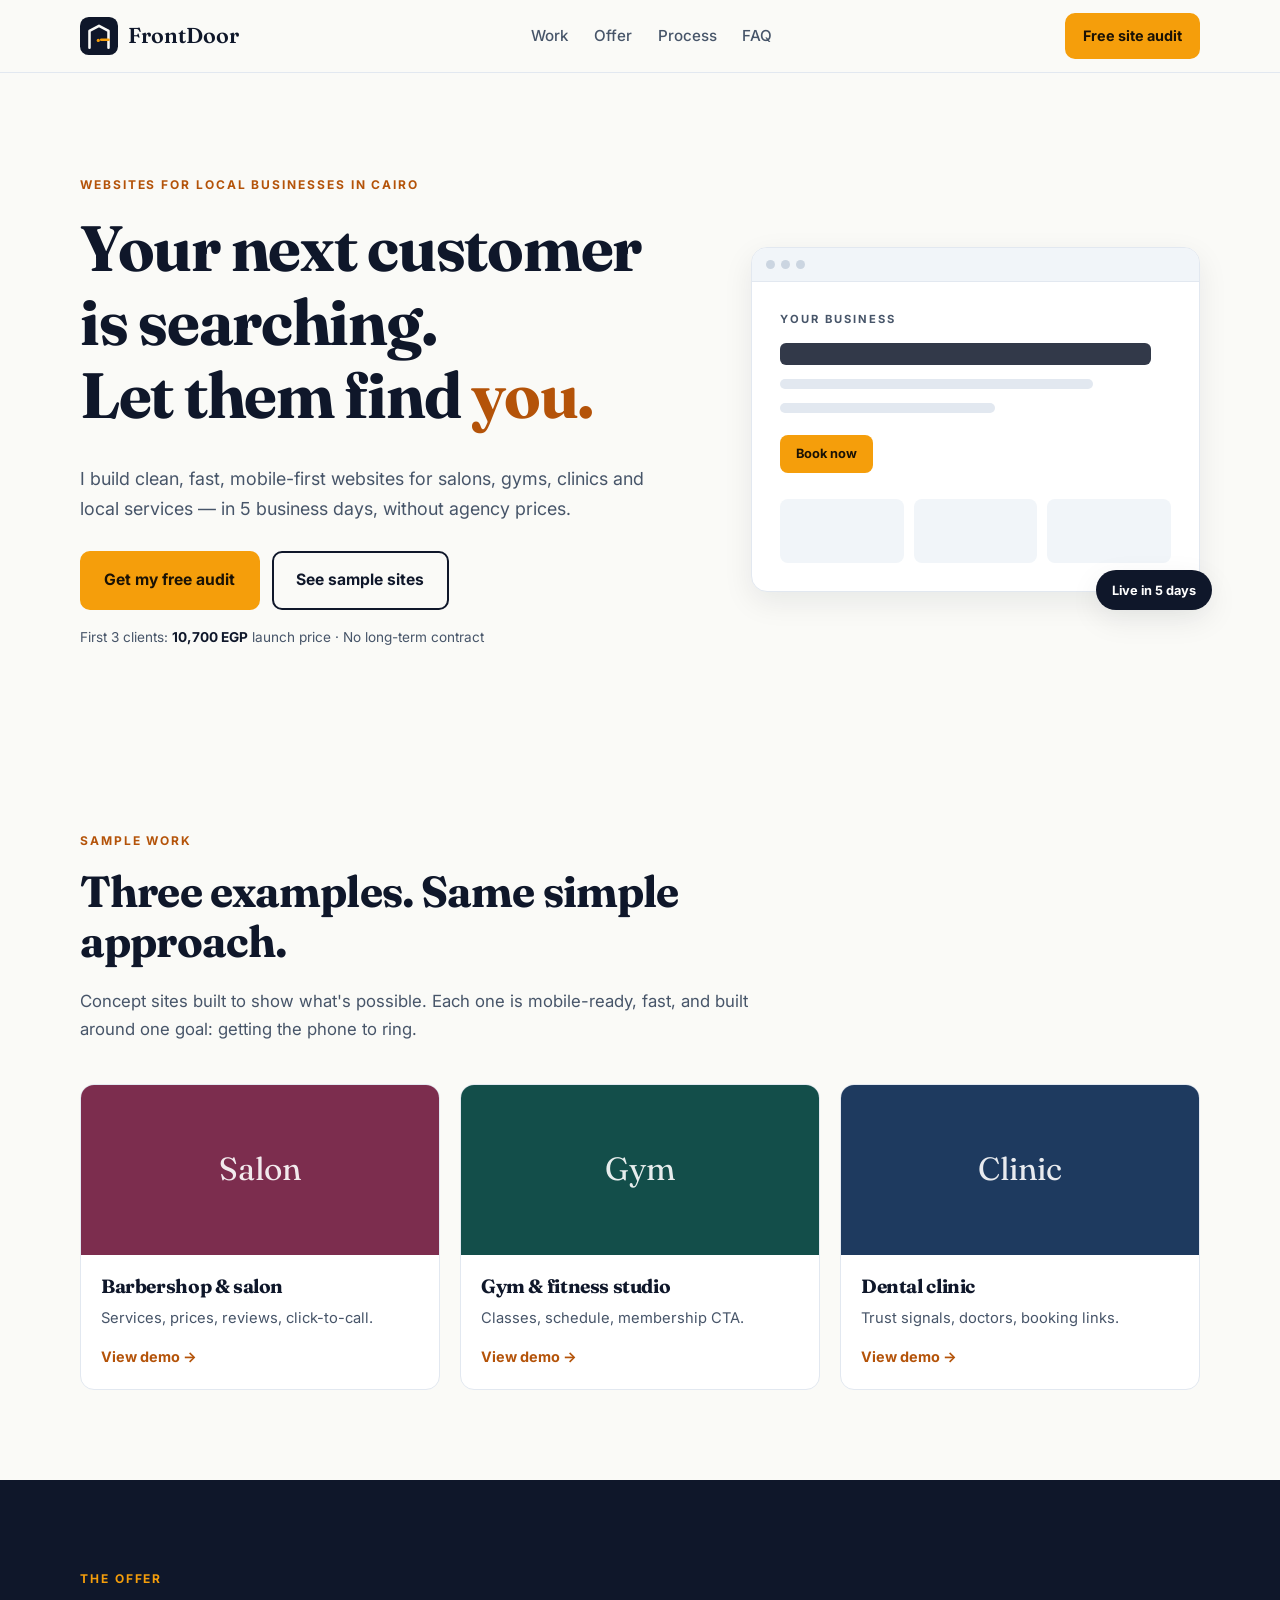
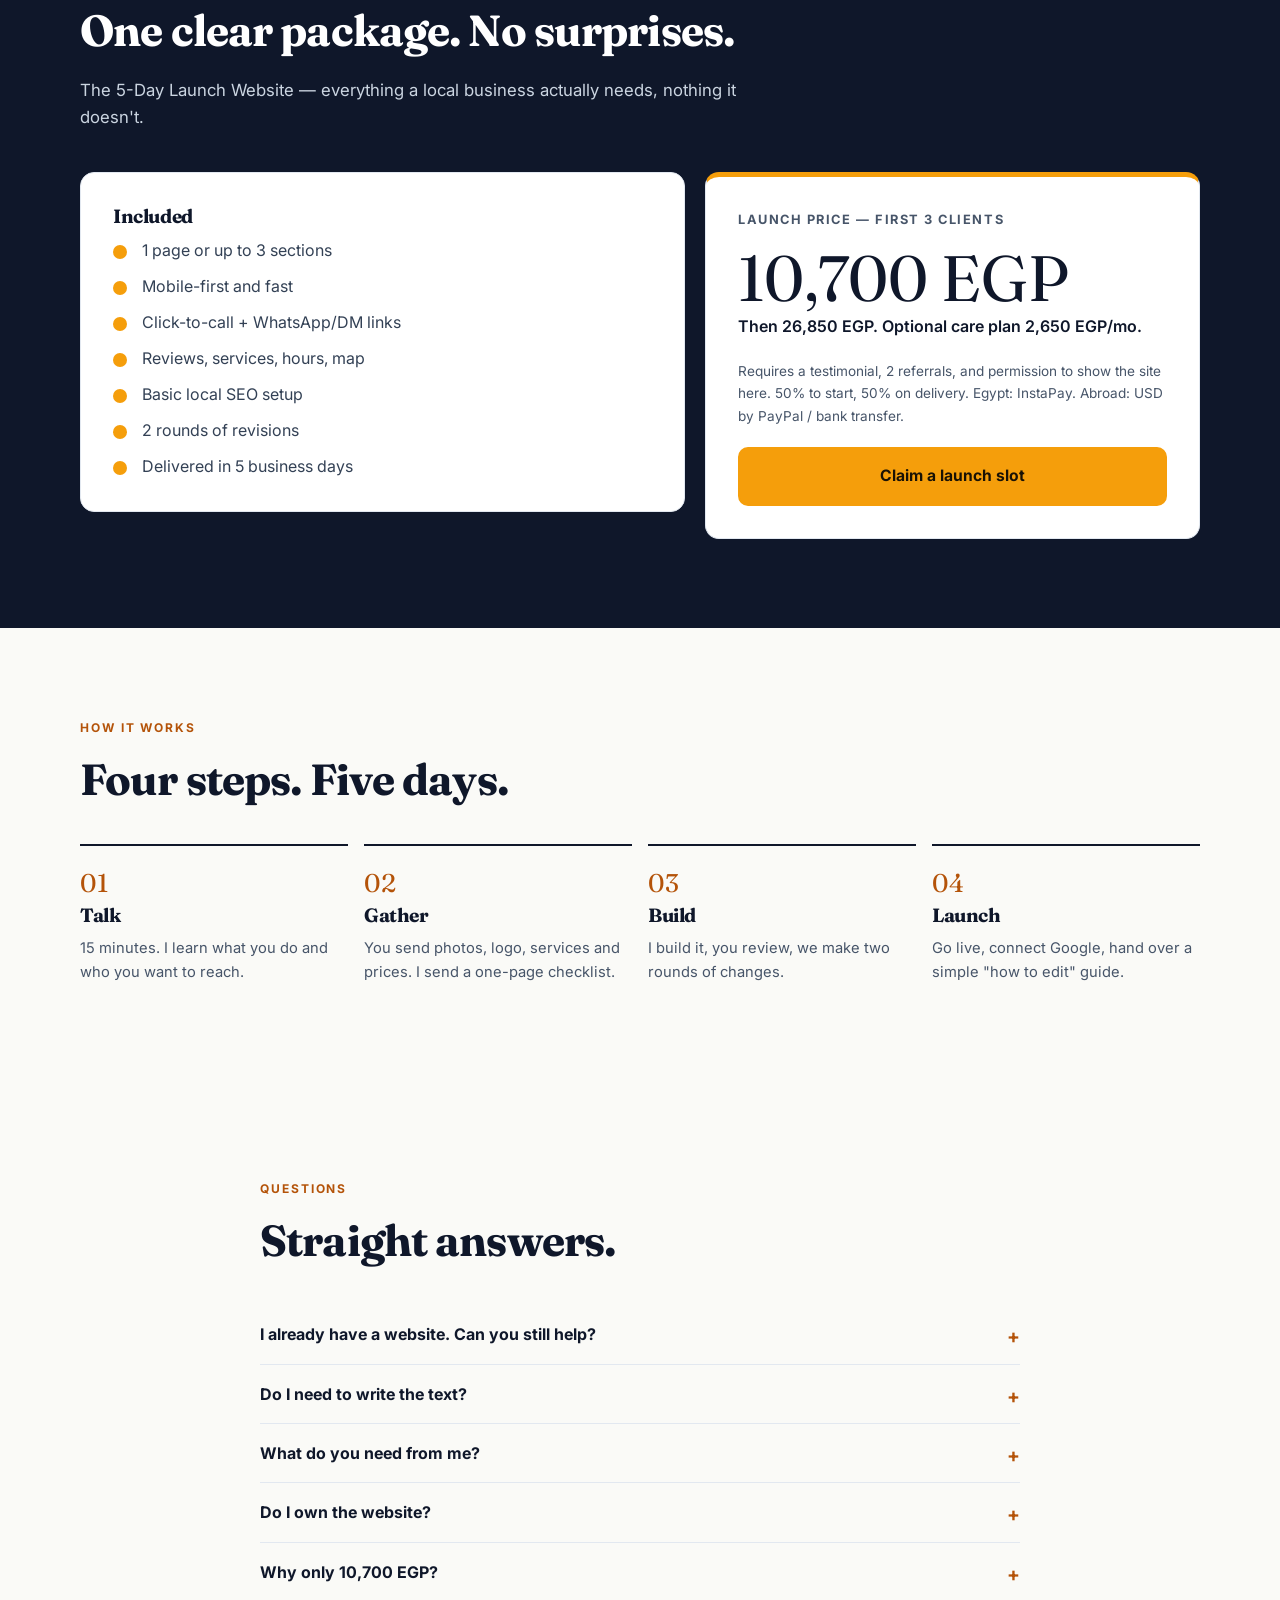
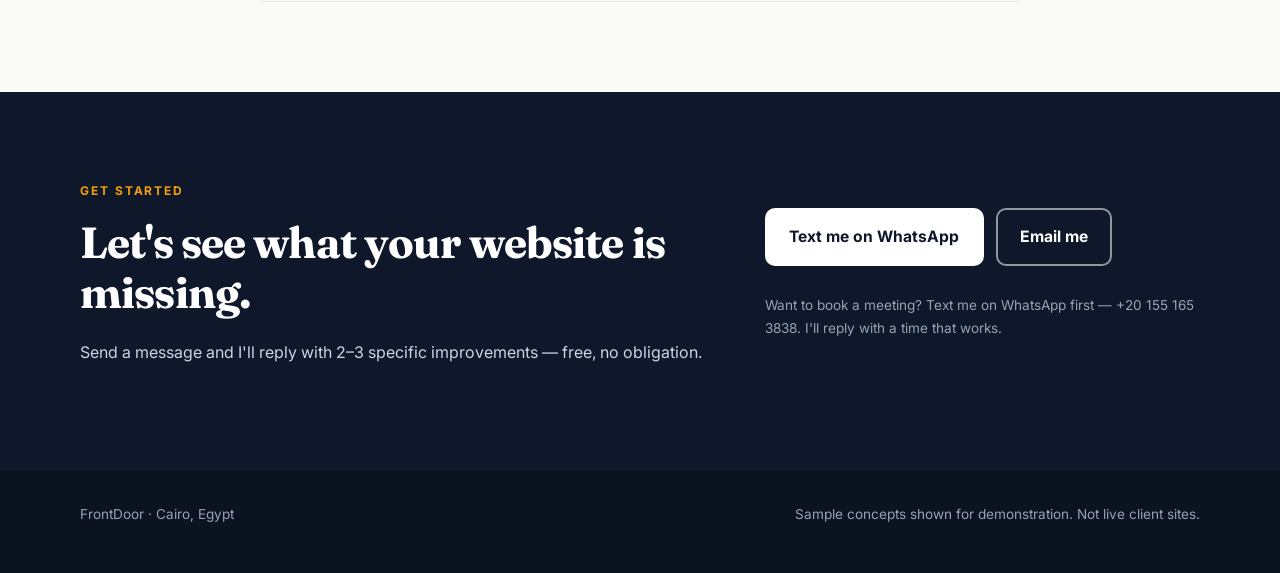
==== index.html @ 59b0608b "FrontDoor portfolio - launch site and 3 demos" ====
<!doctype html>
<html lang="en">
<head>
  <meta charset="utf-8">
  <meta name="viewport" content="width=device-width, initial-scale=1">
  <title>FrontDoor — Websites for local businesses in Cairo</title>
  <meta name="description" content="Fast, modern websites for salons, gyms, clinics and local services in Cairo. Built in 5 business days. First 3 clients: 10,700 EGP (about $199).">
  <link rel="icon" href="../brand/logo.svg" type="image/svg+xml">
  <link rel="preconnect" href="https://fonts.googleapis.com">
  <link rel="preconnect" href="https://fonts.gstatic.com" crossorigin>
  <link href="https://fonts.googleapis.com/css2?family=Fraunces:wght@500;600;700&family=Inter:wght@400;500;600;700&display=swap" rel="stylesheet">
  <link rel="stylesheet" href="styles.css">
</head>
<body id="top">
  <a class="skip-link" href="#main">Skip to content</a>

  <header class="site-header">
    <div class="wrap header-inner">
      <a class="brand" href="#top" aria-label="FrontDoor home">
        <svg class="brand-mark" viewBox="0 0 52 52" aria-hidden="true">
          <rect x="0" y="0" width="52" height="52" rx="12" fill="#0F172A"/>
          <path d="M13 42V19l13-7 13 7v23" fill="none" stroke="#FAFAF7" stroke-width="3.5" stroke-linecap="round" stroke-linejoin="round"/>
          <path d="M29 31h10" stroke="#F59E0B" stroke-width="3.5" stroke-linecap="round"/>
          <circle cx="25" cy="32" r="2.2" fill="#F59E0B"/>
        </svg>
        <span>FrontDoor</span>
      </a>
      <nav class="site-nav" aria-label="Main navigation">
        <a href="#work">Work</a>
        <a href="#offer">Offer</a>
        <a href="#process">Process</a>
        <a href="#faq">FAQ</a>
      </nav>
      <a class="btn btn-small" href="#contact">Free site audit</a>
    </div>
  </header>

  <main id="main">
    <section class="hero">
      <div class="wrap hero-inner">
        <div class="hero-copy">
          <p class="eyebrow">Websites for local businesses in Cairo</p>
          <h1>Your next customer is searching.<br>Let them find <em>you.</em></h1>
          <p class="lede">I build clean, fast, mobile-first websites for salons, gyms, clinics and local services — in 5 business days, without agency prices.</p>
          <div class="hero-actions">
            <a class="btn" href="#contact">Get my free audit</a>
            <a class="btn btn-ghost" href="#work">See sample sites</a>
          </div>
          <p class="micro">First 3 clients: <strong>10,700 EGP</strong> launch price · No long-term contract</p>
        </div>
        <div class="hero-panel" aria-hidden="true">
          <div class="mock-window">
            <div class="mock-bar"><span></span><span></span><span></span></div>
            <div class="mock-body">
              <div class="mock-logo">YOUR BUSINESS</div>
              <div class="mock-line mock-line-lg"></div>
              <div class="mock-line"></div>
              <div class="mock-line mock-line-sm"></div>
              <div class="mock-cta">Book now</div>
              <div class="mock-grid"><i></i><i></i><i></i></div>
            </div>
          </div>
          <div class="badge">Live in 5 days</div>
        </div>
      </div>
    </section>

    <section class="section" id="work" aria-labelledby="work-title">
      <div class="wrap">
        <div class="section-head">
          <p class="eyebrow">Sample work</p>
          <h2 id="work-title">Three examples. Same simple approach.</h2>
          <p>Concept sites built to show what's possible. Each one is mobile-ready, fast, and built around one goal: getting the phone to ring.</p>
        </div>
        <div class="work-grid">
          <a class="work-card" href="demos/salon/index.html">
            <div class="work-thumb thumb-salon"><span>Salon</span></div>
            <div class="work-meta">
              <h3>Barbershop &amp; salon</h3>
              <p>Services, prices, reviews, click-to-call.</p>
              <span class="link-label">View demo <span aria-hidden="true">→</span></span>
            </div>
          </a>
          <a class="work-card" href="demos/gym/index.html">
            <div class="work-thumb thumb-gym"><span>Gym</span></div>
            <div class="work-meta">
              <h3>Gym &amp; fitness studio</h3>
              <p>Classes, schedule, membership CTA.</p>
              <span class="link-label">View demo <span aria-hidden="true">→</span></span>
            </div>
          </a>
          <a class="work-card" href="demos/clinic/index.html">
            <div class="work-thumb thumb-clinic"><span>Clinic</span></div>
            <div class="work-meta">
              <h3>Dental clinic</h3>
              <p>Trust signals, doctors, booking links.</p>
              <span class="link-label">View demo <span aria-hidden="true">→</span></span>
            </div>
          </a>
        </div>
      </div>
    </section>

    <section class="section section-dark" id="offer" aria-labelledby="offer-title">
      <div class="wrap">
        <div class="section-head section-head-light">
          <p class="eyebrow">The offer</p>
          <h2 id="offer-title">One clear package. No surprises.</h2>
          <p>The 5-Day Launch Website — everything a local business actually needs, nothing it doesn't.</p>
        </div>
        <div class="offer-grid">
          <div class="offer-card">
            <h3>Included</h3>
            <ul class="check-list">
              <li>1 page or up to 3 sections</li>
              <li>Mobile-first and fast</li>
              <li>Click-to-call + WhatsApp/DM links</li>
              <li>Reviews, services, hours, map</li>
              <li>Basic local SEO setup</li>
              <li>2 rounds of revisions</li>
              <li>Delivered in 5 business days</li>
            </ul>
          </div>
          <div class="offer-card offer-price">
            <p class="price-label">Launch price — first 3 clients</p>
            <p class="price">10,700 EGP</p>
            <p class="price-note">Then 26,850 EGP. Optional care plan 2,650 EGP/mo.</p>
            <p class="fineprint">Requires a testimonial, 2 referrals, and permission to show the site here. 50% to start, 50% on delivery. Egypt: InstaPay. Abroad: USD by PayPal / bank transfer.</p>
            <a class="btn btn-block" href="#contact">Claim a launch slot</a>
          </div>
        </div>
      </div>
    </section>

    <section class="section" id="process" aria-labelledby="process-title">
      <div class="wrap">
        <div class="section-head">
          <p class="eyebrow">How it works</p>
          <h2 id="process-title">Four steps. Five days.</h2>
        </div>
        <ol class="steps">
          <li><span class="step-no">01</span><h3>Talk</h3><p>15 minutes. I learn what you do and who you want to reach.</p></li>
          <li><span class="step-no">02</span><h3>Gather</h3><p>You send photos, logo, services and prices. I send a one-page checklist.</p></li>
          <li><span class="step-no">03</span><h3>Build</h3><p>I build it, you review, we make two rounds of changes.</p></li>
          <li><span class="step-no">04</span><h3>Launch</h3><p>Go live, connect Google, hand over a simple "how to edit" guide.</p></li>
        </ol>
      </div>
    </section>

    <section class="section" id="faq" aria-labelledby="faq-title">
      <div class="wrap wrap-narrow">
        <div class="section-head">
          <p class="eyebrow">Questions</p>
          <h2 id="faq-title">Straight answers.</h2>
        </div>
        <div class="faq">
          <details><summary>I already have a website. Can you still help?</summary><p>Yes. If it's slow, outdated or hard to use on a phone, I'll rebuild it. If it's already good, I'll tell you that honestly.</p></details>
          <details><summary>Do I need to write the text?</summary><p>No. Send rough notes or a voice note and I'll shape it into clear, simple copy for your approval.</p></details>
          <details><summary>What do you need from me?</summary><p>Logo (if you have one), a few good photos, your services and prices, phone/WhatsApp, address and opening hours. That's it.</p></details>
          <details><summary>Do I own the website?</summary><p>Yes. After final payment, the site and its files are yours. No lock-in.</p></details>
          <details><summary>Why only 10,700 EGP?</summary><p>I'm building my portfolio and need three real examples and testimonials. After that the price is 26,850 EGP. International clients pay the equivalent in USD (about $199 / $499).</p></details>
        </div>
      </div>
    </section>

    <section class="section cta-section" id="contact" aria-labelledby="contact-title">
      <div class="wrap cta-inner">
        <div>
          <p class="eyebrow">Get started</p>
          <h2 id="contact-title">Let's see what your website is missing.</h2>
          <p>Send a message and I'll reply with 2–3 specific improvements — free, no obligation.</p>
        </div>
        <div class="cta-actions">
          <a class="btn btn-light" href="https://wa.me/201551653838?text=Hi%20FrontDoor%2C%20I%27d%20like%20a%20free%20website%20audit%20for%20my%20business." target="_blank" rel="noopener">Text me on WhatsApp</a>
          <a class="btn btn-ghost-light" href="mailto:tec7no20@gmail.com?subject=Free%20site%20audit%20from%20FrontDoor">Email me</a>
          <p class="micro micro-light">Want to book a meeting? Text me on WhatsApp first — +20 155 165 3838. I'll reply with a time that works.</p>
        </div>
      </div>
    </section>
  </main>

  <footer class="site-footer">
    <div class="wrap footer-inner">
      <p>FrontDoor · Cairo, Egypt</p>
      <p>Sample concepts shown for demonstration. Not live client sites.</p>
    </div>
  </footer>
</body>
</html>
---- styles.css ----
:root {
  --ink: #0F172A;
  --slate: #475569;
  --amber: #F59E0B;
  --amber-dark: #B45309;
  --paper: #FAFAF7;
  --line: #E2E8F0;
  --white: #FFFFFF;
  --radius: 14px;
  --shadow: 0 10px 30px rgba(15, 23, 42, .08);
  --ease: 200ms ease;
}

*, *::before, *::after { box-sizing: border-box; }
html { scroll-behavior: smooth; }
body {
  margin: 0;
  background: var(--paper);
  color: var(--ink);
  font-family: Inter, system-ui, -apple-system, "Segoe UI", sans-serif;
  line-height: 1.65;
  -webkit-font-smoothing: antialiased;
}
h1, h2, h3 { font-family: Fraunces, Georgia, serif; line-height: 1.15; margin: 0 0 .5em; letter-spacing: -.02em; }
h1 { font-size: clamp(2.4rem, 5vw, 4.25rem); }
h2 { font-size: clamp(1.9rem, 3.4vw, 2.9rem); }
h3 { font-size: 1.2rem; }
p { margin: 0 0 1rem; }
a { color: inherit; }
img, svg { max-width: 100%; }

.wrap { width: min(1120px, 100% - 2.5rem); margin-inline: auto; }
.wrap-narrow { width: min(760px, 100% - 2.5rem); }
.skip-link { position: absolute; left: -9999px; top: 0; background: var(--ink); color: white; padding: .75rem 1rem; z-index: 100; }
.skip-link:focus { left: 1rem; top: 1rem; }

:focus-visible { outline: 3px solid var(--amber); outline-offset: 3px; border-radius: 4px; }

.btn {
  display: inline-flex; align-items: center; justify-content: center; gap: .5rem;
  background: var(--amber); color: #1A1205; font-weight: 700; font-size: .98rem;
  padding: .9rem 1.4rem; border-radius: 10px; text-decoration: none; border: 2px solid var(--amber);
  transition: background var(--ease), color var(--ease), transform var(--ease), border-color var(--ease);
  cursor: pointer;
}
.btn:hover { background: var(--amber-dark); border-color: var(--amber-dark); color: white; transform: translateY(-2px); }
.btn-small { padding: .55rem 1rem; font-size: .9rem; }
.btn-ghost { background: transparent; border-color: var(--ink); color: var(--ink); }
.btn-ghost:hover { background: var(--ink); color: white; border-color: var(--ink); }
.btn-block { width: 100%; }
.btn-light { background: white; border-color: white; color: var(--ink); }
.btn-light:hover { background: var(--amber); border-color: var(--amber); color: #1A1205; }
.btn-ghost-light { background: transparent; border-color: rgba(255,255,255,.55); color: white; }
.btn-ghost-light:hover { background: white; color: var(--ink); border-color: white; }

.site-header { position: sticky; top: 0; z-index: 20; background: rgba(250,250,247,.94); backdrop-filter: blur(8px); border-bottom: 1px solid var(--line); }
.header-inner { display: flex; align-items: center; justify-content: space-between; gap: 1rem; min-height: 72px; }
.brand { display: inline-flex; align-items: center; gap: .6rem; font-family: Fraunces, Georgia, serif; font-weight: 600; font-size: 1.35rem; text-decoration: none; }
.brand-mark { width: 38px; height: 38px; }
.site-nav { display: flex; gap: 1.6rem; }
.site-nav a { text-decoration: none; font-size: .95rem; font-weight: 500; color: var(--slate); transition: color var(--ease); }
.site-nav a:hover { color: var(--ink); }

.hero { padding: clamp(3.5rem, 8vw, 7rem) 0 clamp(3rem, 6vw, 5rem); }
.hero-inner { display: grid; grid-template-columns: 1.15fr .85fr; gap: clamp(2rem, 5vw, 4rem); align-items: center; }
.eyebrow { text-transform: uppercase; letter-spacing: .16em; font-size: .75rem; font-weight: 700; color: var(--amber-dark); margin-bottom: 1rem; }
.hero h1 em { font-style: normal; color: var(--amber-dark); }
.lede { font-size: 1.12rem; color: var(--slate); max-width: 36rem; }
.hero-actions { display: flex; flex-wrap: wrap; gap: .75rem; margin: 1.75rem 0 1rem; }
.micro { font-size: .85rem; color: var(--slate); }
.micro strong { color: var(--ink); }

.hero-panel { position: relative; }
.mock-window { background: white; border-radius: 16px; box-shadow: var(--shadow); border: 1px solid var(--line); overflow: hidden; }
.mock-bar { display: flex; gap: 6px; padding: 12px 14px; background: #F1F5F9; border-bottom: 1px solid var(--line); }
.mock-bar span { width: 9px; height: 9px; border-radius: 50%; background: #CBD5E1; }
.mock-body { padding: 28px; }
.mock-logo { font-size: .7rem; letter-spacing: .18em; font-weight: 700; color: var(--slate); }
.mock-line { height: 10px; background: #E2E8F0; border-radius: 6px; margin-top: 14px; width: 80%; }
.mock-line-lg { height: 22px; width: 95%; background: #0F172A; opacity: .85; }
.mock-line-sm { width: 55%; }
.mock-cta { display: inline-block; margin-top: 22px; background: var(--amber); color: #1A1205; font-weight: 700; font-size: .8rem; padding: .55rem 1rem; border-radius: 8px; }
.mock-grid { display: grid; grid-template-columns: repeat(3, 1fr); gap: 10px; margin-top: 26px; }
.mock-grid i { display: block; height: 64px; border-radius: 8px; background: #F1F5F9; }
.badge { position: absolute; right: -12px; bottom: -18px; background: var(--ink); color: white; font-size: .8rem; font-weight: 700; padding: .6rem 1rem; border-radius: 999px; box-shadow: var(--shadow); }

.section { padding: clamp(3.5rem, 7vw, 6rem) 0; }
.section-head { max-width: 680px; margin-bottom: 2.5rem; }
.section-head > p:last-child { color: var(--slate); font-size: 1.05rem; }
.section-head-light h2 { color: white; }
.section-head-light .eyebrow { color: var(--amber); }
.section-head-light > p:last-child { color: #CBD5E1; }
.section-dark { background: var(--ink); }

.work-grid { display: grid; grid-template-columns: repeat(3, 1fr); gap: 1.25rem; }
.work-card { background: white; border: 1px solid var(--line); border-radius: var(--radius); overflow: hidden; text-decoration: none; transition: box-shadow var(--ease), transform var(--ease); }
.work-card:hover { box-shadow: var(--shadow); transform: translateY(-3px); }
.work-thumb { height: 170px; display: grid; place-items: center; font-family: Fraunces, Georgia, serif; font-size: 2rem; color: rgba(255,255,255,.9); }
.thumb-salon { background: #7C2D4E; }
.thumb-gym { background: #134E4A; }
.thumb-clinic { background: #1E3A5F; }
.work-meta { padding: 1.25rem; }
.work-meta p { color: var(--slate); font-size: .92rem; margin-bottom: .75rem; }
.link-label { font-weight: 700; font-size: .9rem; color: var(--amber-dark); }

.offer-grid { display: grid; grid-template-columns: 1.1fr .9fr; gap: 1.25rem; align-items: start; }
.offer-card { background: white; border: 1px solid var(--line); border-radius: var(--radius); padding: 2rem; }
.check-list { list-style: none; padding: 0; margin: 0; display: grid; gap: .6rem; }
.check-list li { position: relative; padding-left: 1.8rem; color: #334155; }
.check-list li::before { content: ""; position: absolute; left: 0; top: .5rem; width: 14px; height: 14px; border-radius: 50%; background: var(--amber); }
.offer-price { border-top: 5px solid var(--amber); }
.price-label { font-size: .8rem; text-transform: uppercase; letter-spacing: .12em; font-weight: 700; color: var(--slate); }
.price { font-family: Fraunces, Georgia, serif; font-size: 4rem; line-height: 1; margin: .2rem 0; }
.price-note { font-weight: 600; }
.fineprint { font-size: .85rem; color: var(--slate); margin: 1.25rem 0; }

.steps { list-style: none; padding: 0; margin: 0; display: grid; grid-template-columns: repeat(4, 1fr); gap: 1rem; }
.steps li { border-top: 2px solid var(--ink); padding-top: 1rem; }
.step-no { font-family: Fraunces, Georgia, serif; font-size: 1.6rem; color: var(--amber-dark); }
.steps p { color: var(--slate); font-size: .92rem; }

.faq details { border-bottom: 1px solid var(--line); padding: 1rem 0; }
.faq summary { cursor: pointer; font-weight: 700; list-style: none; }
.faq summary::-webkit-details-marker { display: none; }
.faq summary::after { content: "+"; float: right; color: var(--amber-dark); font-size: 1.2rem; }
.faq details[open] summary::after { content: "−"; }
.faq p { color: var(--slate); margin: .75rem 0 0; }

.cta-section { background: var(--ink); color: white; }
.cta-inner { display: grid; grid-template-columns: 1.2fr .8fr; gap: 2rem; align-items: center; }
.cta-section .eyebrow { color: var(--amber); }
.cta-section p { color: #CBD5E1; }
.micro-light { margin-top: 1rem; color: #94A3B8 !important; }
.cta-actions { display: flex; flex-wrap: wrap; gap: .75rem; }
.cta-actions .micro { width: 100%; }

.site-footer { background: #0B1220; color: #94A3B8; padding: 2rem 0; font-size: .85rem; }
.footer-inner { display: flex; justify-content: space-between; flex-wrap: wrap; gap: .5rem; }

@media (max-width: 900px) {
  .hero-inner, .offer-grid, .cta-inner { grid-template-columns: 1fr; }
  .work-grid { grid-template-columns: 1fr 1fr; }
  .steps { grid-template-columns: 1fr 1fr; }
  .site-nav { display: none; }
}
@media (max-width: 600px) {
  .work-grid, .steps { grid-template-columns: 1fr; }
  .badge { right: 8px; }
  .price { font-size: 3.2rem; }
}
@media (prefers-reduced-motion: reduce) {
  html { scroll-behavior: auto; }
  *, *::before, *::after { transition-duration: .01ms !important; animation-duration: .01ms !important; }
}
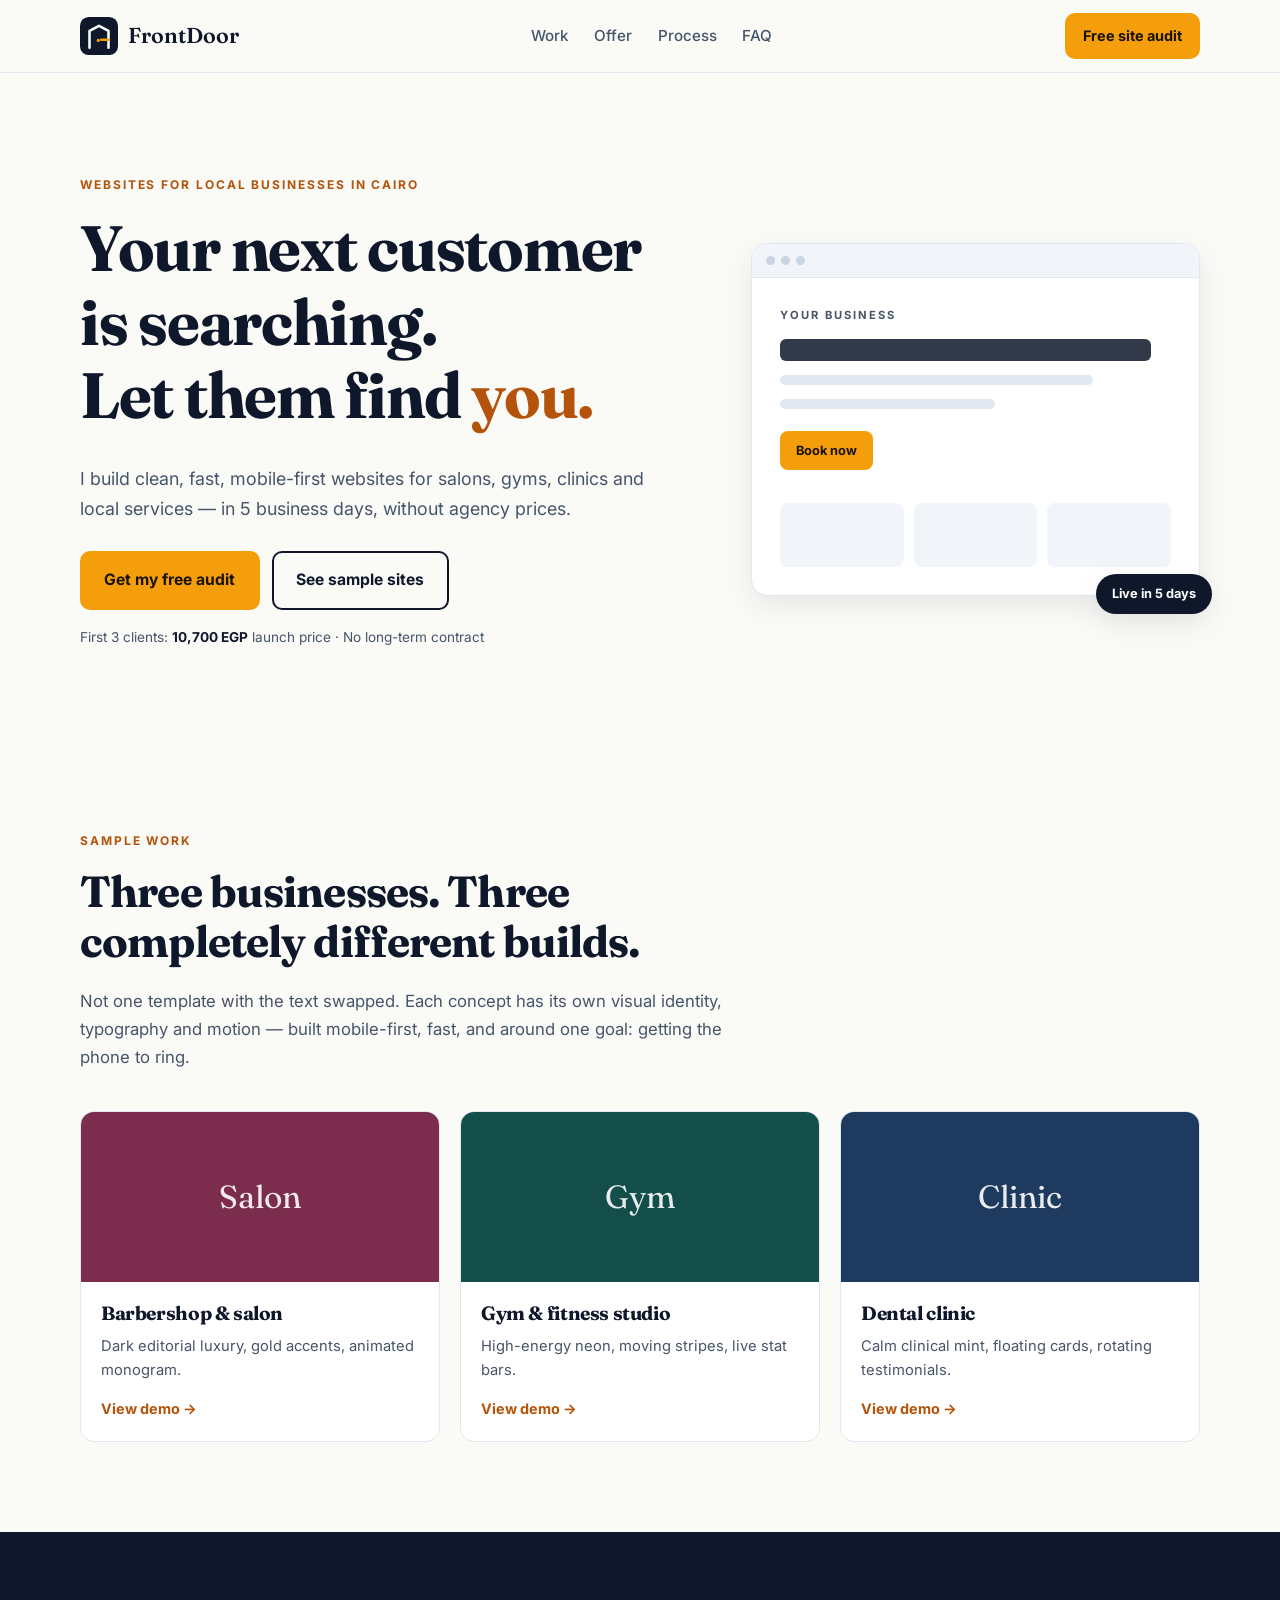
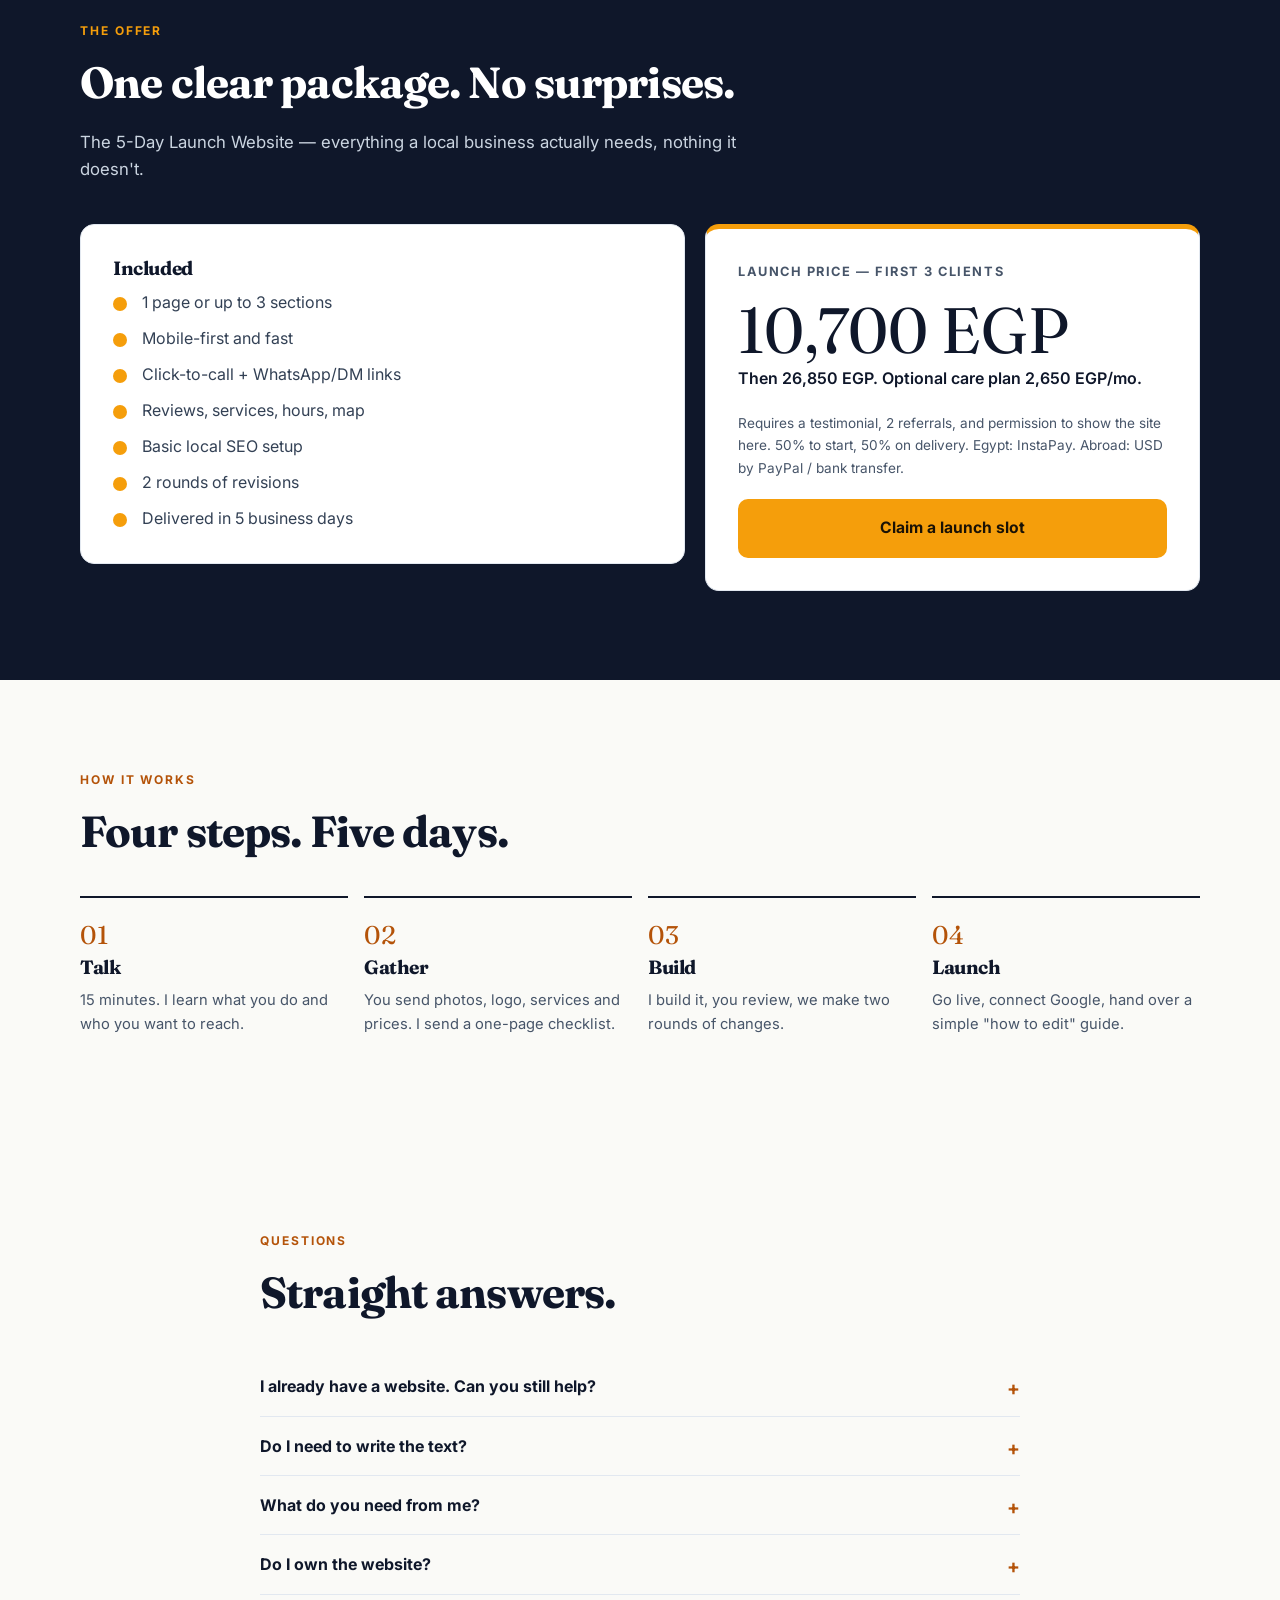
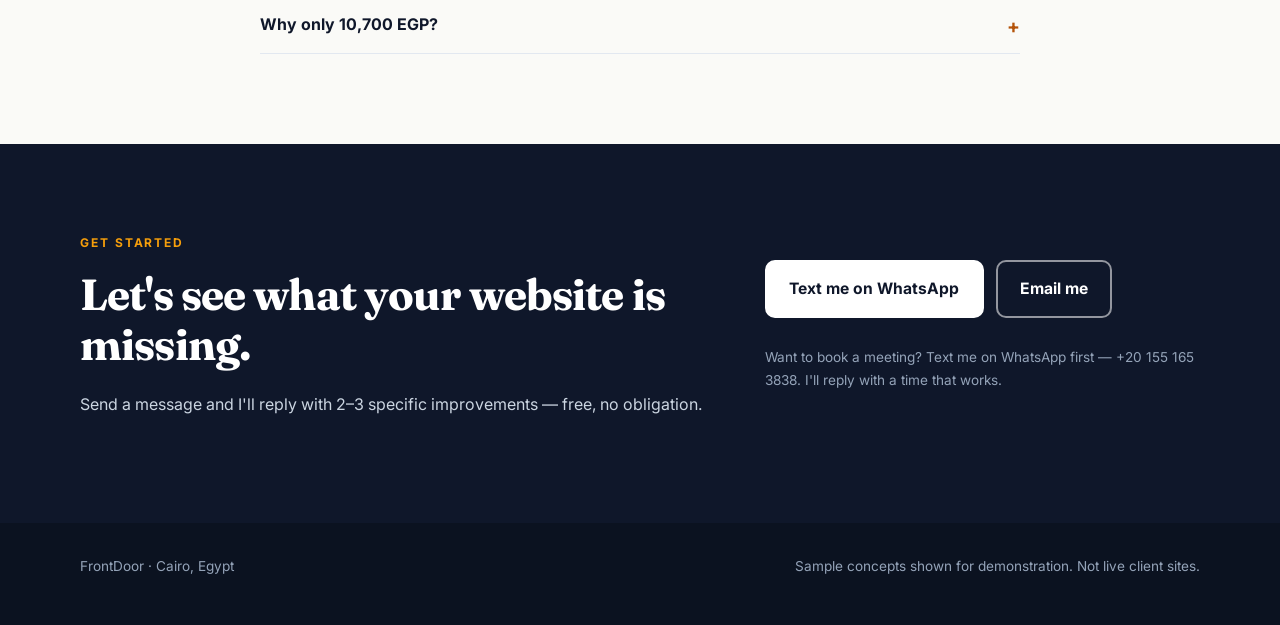
==== commit c48ecd10: "Redesign: three distinct animated demo identities" ====
--- a/index.html
+++ b/index.html
@@ -39,16 +39,16 @@
     <section class="hero">
       <div class="wrap hero-inner">
         <div class="hero-copy">
-          <p class="eyebrow">Websites for local businesses in Cairo</p>
-          <h1>Your next customer is searching.<br>Let them find <em>you.</em></h1>
-          <p class="lede">I build clean, fast, mobile-first websites for salons, gyms, clinics and local services — in 5 business days, without agency prices.</p>
-          <div class="hero-actions">
+          <p class="eyebrow rv">Websites for local businesses in Cairo</p>
+          <h1 class="rv d1">Your next customer is searching.<br>Let them find <em>you.</em></h1>
+          <p class="lede rv d2">I build clean, fast, mobile-first websites for salons, gyms, clinics and local services — in 5 business days, without agency prices.</p>
+          <div class="hero-actions rv d3">
             <a class="btn" href="#contact">Get my free audit</a>
             <a class="btn btn-ghost" href="#work">See sample sites</a>
           </div>
-          <p class="micro">First 3 clients: <strong>10,700 EGP</strong> launch price · No long-term contract</p>
+          <p class="micro rv d3">First 3 clients: <strong>10,700 EGP</strong> launch price · No long-term contract</p>
         </div>
-        <div class="hero-panel" aria-hidden="true">
+        <div class="hero-panel rv d2" aria-hidden="true">
           <div class="mock-window">
             <div class="mock-bar"><span></span><span></span><span></span></div>
             <div class="mock-body">
@@ -67,33 +67,33 @@
 
     <section class="section" id="work" aria-labelledby="work-title">
       <div class="wrap">
-        <div class="section-head">
+        <div class="section-head rv">
           <p class="eyebrow">Sample work</p>
-          <h2 id="work-title">Three examples. Same simple approach.</h2>
-          <p>Concept sites built to show what's possible. Each one is mobile-ready, fast, and built around one goal: getting the phone to ring.</p>
+          <h2 id="work-title">Three businesses. Three completely different builds.</h2>
+          <p>Not one template with the text swapped. Each concept has its own visual identity, typography and motion — built mobile-first, fast, and around one goal: getting the phone to ring.</p>
         </div>
         <div class="work-grid">
-          <a class="work-card" href="demos/salon/index.html">
+          <a class="work-card rv d1" href="demos/salon/index.html">
             <div class="work-thumb thumb-salon"><span>Salon</span></div>
             <div class="work-meta">
               <h3>Barbershop &amp; salon</h3>
-              <p>Services, prices, reviews, click-to-call.</p>
+              <p>Dark editorial luxury, gold accents, animated monogram.</p>
               <span class="link-label">View demo <span aria-hidden="true">→</span></span>
             </div>
           </a>
-          <a class="work-card" href="demos/gym/index.html">
+          <a class="work-card rv d2" href="demos/gym/index.html">
             <div class="work-thumb thumb-gym"><span>Gym</span></div>
             <div class="work-meta">
               <h3>Gym &amp; fitness studio</h3>
-              <p>Classes, schedule, membership CTA.</p>
+              <p>High-energy neon, moving stripes, live stat bars.</p>
               <span class="link-label">View demo <span aria-hidden="true">→</span></span>
             </div>
           </a>
-          <a class="work-card" href="demos/clinic/index.html">
+          <a class="work-card rv d3" href="demos/clinic/index.html">
             <div class="work-thumb thumb-clinic"><span>Clinic</span></div>
             <div class="work-meta">
               <h3>Dental clinic</h3>
-              <p>Trust signals, doctors, booking links.</p>
+              <p>Calm clinical mint, floating cards, rotating testimonials.</p>
               <span class="link-label">View demo <span aria-hidden="true">→</span></span>
             </div>
           </a>
@@ -185,5 +185,11 @@
       <p>Sample concepts shown for demonstration. Not live client sites.</p>
     </div>
   </footer>
+  <script>
+    const io = new IntersectionObserver(entries => entries.forEach(e => {
+      if (e.isIntersecting) { e.target.classList.add('in'); io.unobserve(e.target); }
+    }), { threshold: .12 });
+    document.querySelectorAll('.rv').forEach(el => io.observe(el));
+  </script>
 </body>
 </html>
--- a/styles.css
+++ b/styles.css
@@ -152,3 +152,25 @@
   html { scroll-behavior: auto; }
   *, *::before, *::after { transition-duration: .01ms !important; animation-duration: .01ms !important; }
 }
+
+/* --- FrontDoor motion layer --- */
+.rv { opacity: 0; transform: translateY(22px); transition: opacity .75s cubic-bezier(.2,.7,.2,1), transform .75s cubic-bezier(.2,.7,.2,1); }
+.rv.in { opacity: 1; transform: none; }
+.rv.d1 { transition-delay: .08s; }
+.rv.d2 { transition-delay: .16s; }
+.work-thumb { position: relative; overflow: hidden; }
+.work-thumb::after { content: ""; position: absolute; inset: 0; background: linear-gradient(110deg, transparent 30%, rgba(255,255,255,.28) 50%, transparent 70%); background-size: 250% 100%; transform: translateX(-100%); transition: transform .8s ease; }
+.work-card:hover .work-thumb::after { transform: translateX(100%); }
+.work-card { transition: transform .35s ease, box-shadow .35s ease; }
+.work-card:hover { transform: translateY(-6px); box-shadow: 0 22px 45px rgba(15,23,42,.14); }
+.mock-window { animation: floaty 6s ease-in-out infinite; }
+.badge { animation: bob 4.5s ease-in-out infinite; }
+@keyframes floaty { 50% { transform: translateY(-10px) rotate(.6deg); } }
+@keyframes bob { 50% { transform: translateY(-8px); } }
+.mock-cta { position: relative; overflow: hidden; }
+.mock-cta::after { content: ""; position: absolute; top: 0; left: -60%; width: 35%; height: 100%; background: linear-gradient(90deg, transparent, rgba(255,255,255,.65), transparent); transform: skewX(-22deg); animation: sheen 3.4s ease-in-out infinite; }
+@keyframes sheen { 0%, 55% { left: -60%; } 85%, 100% { left: 130%; } }
+@media (prefers-reduced-motion: reduce) {
+  .rv { opacity: 1 !important; transform: none !important; }
+  .mock-window, .badge, .mock-cta::after { animation: none !important; }
+}
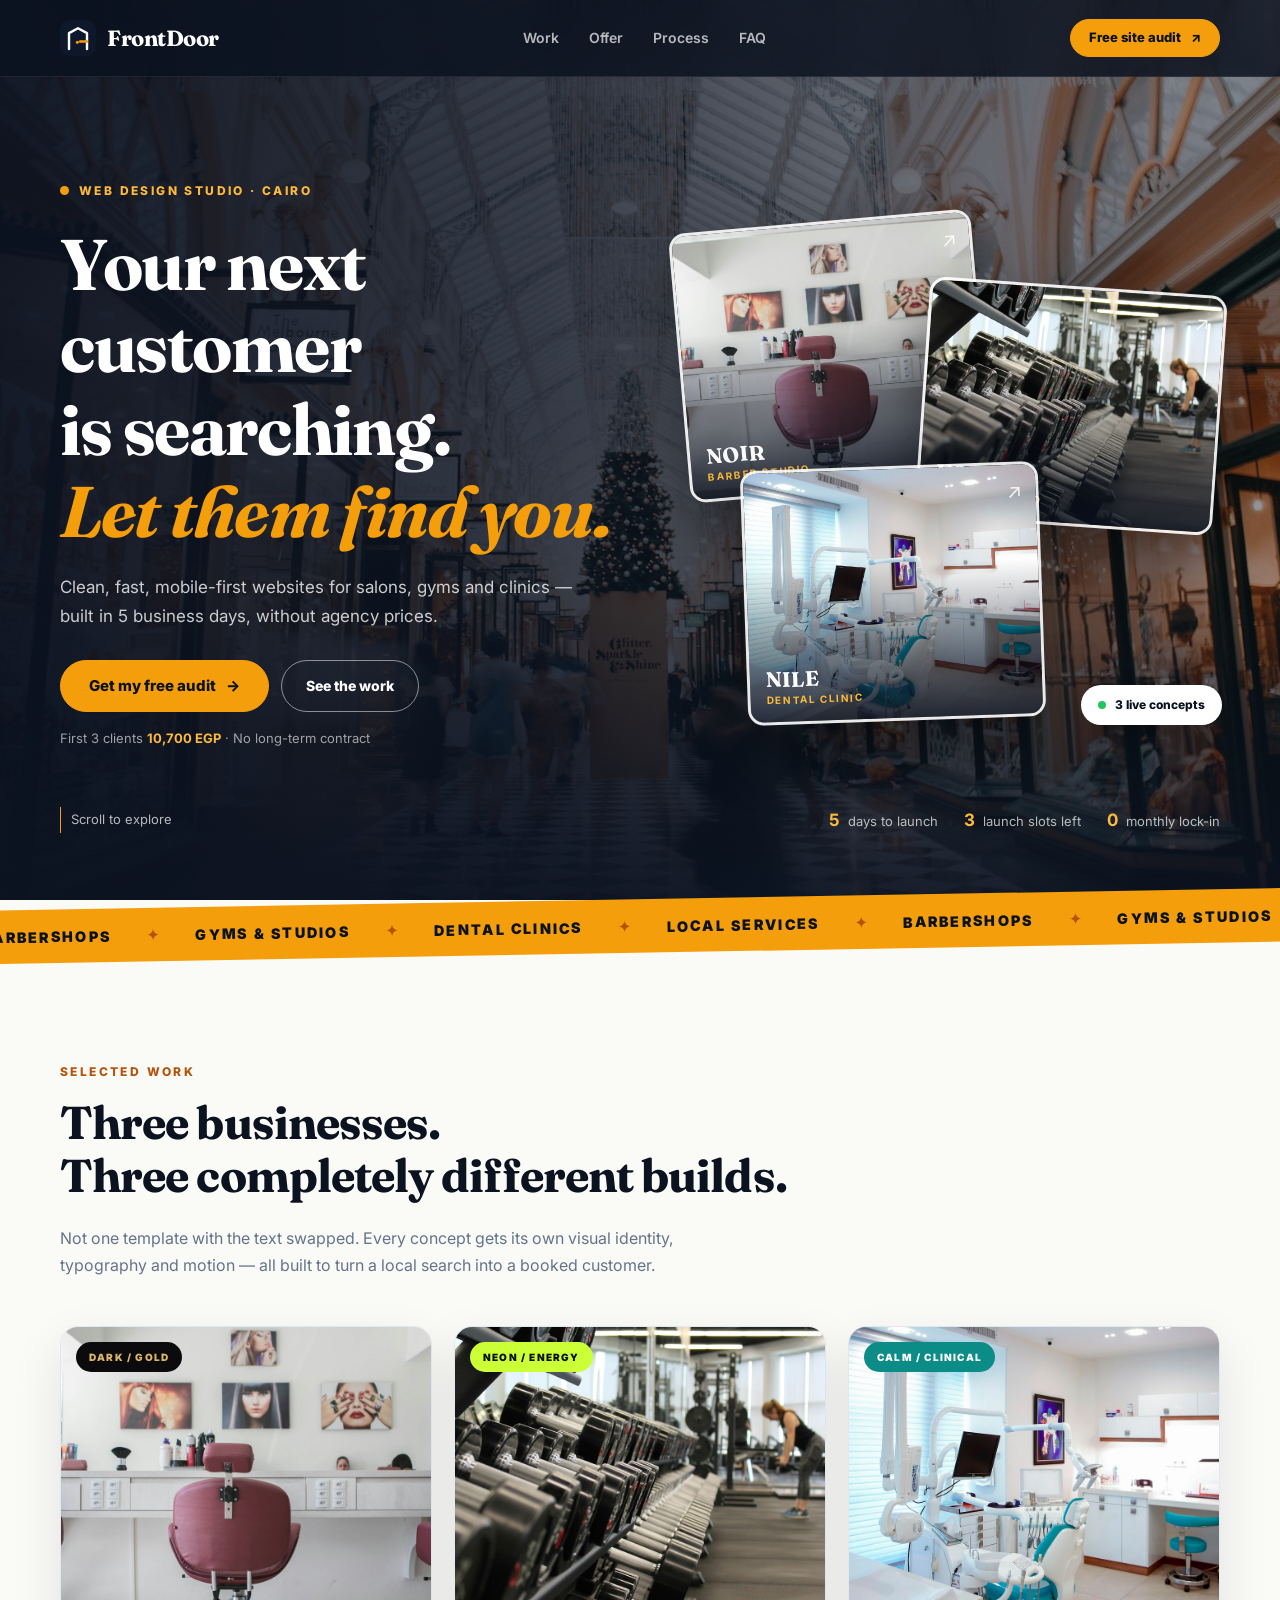
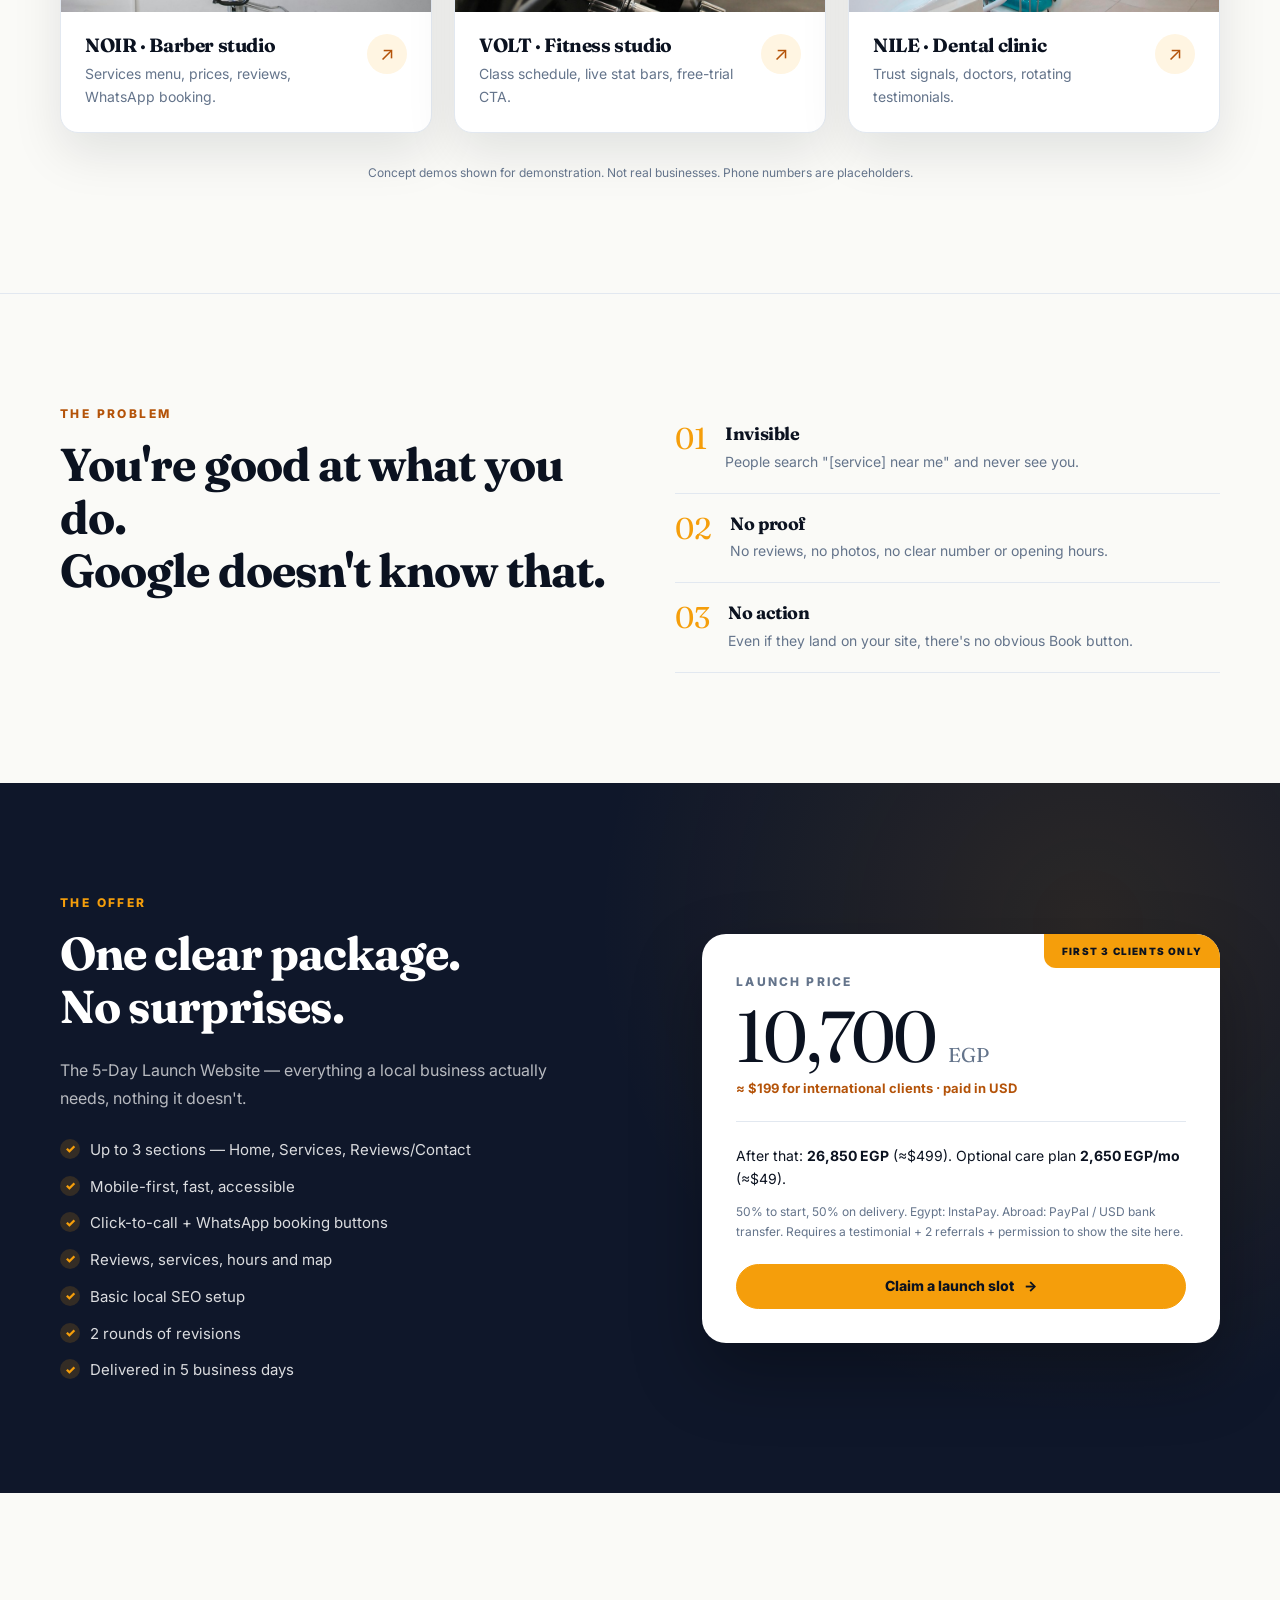
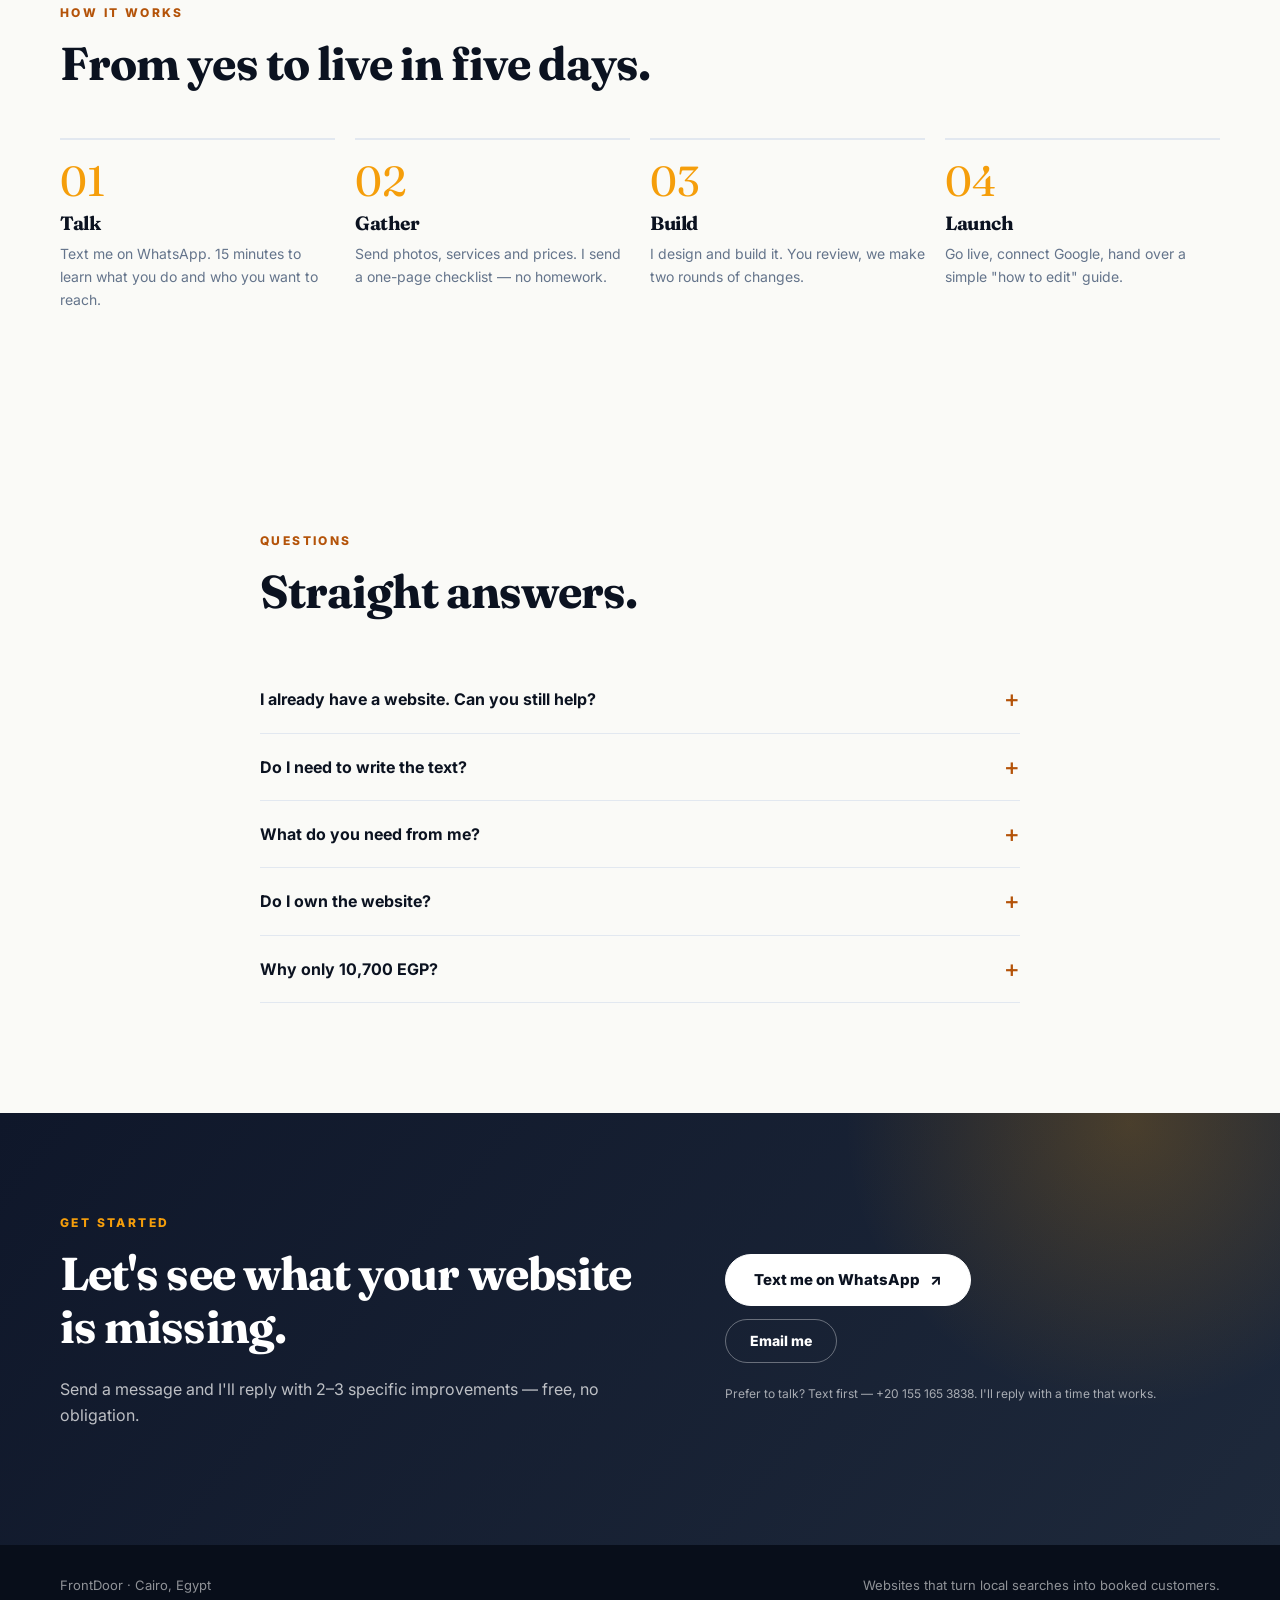
==== commit dc27ffca: "Redesign FrontDoor homepage with photography and stronger UX" ====
--- a/index.html
+++ b/index.html
@@ -1,195 +1,207 @@
 <!doctype html>
 <html lang="en">
 <head>
-  <meta charset="utf-8">
-  <meta name="viewport" content="width=device-width, initial-scale=1">
-  <title>FrontDoor — Websites for local businesses in Cairo</title>
-  <meta name="description" content="Fast, modern websites for salons, gyms, clinics and local services in Cairo. Built in 5 business days. First 3 clients: 10,700 EGP (about $199).">
-  <link rel="icon" href="../brand/logo.svg" type="image/svg+xml">
-  <link rel="preconnect" href="https://fonts.googleapis.com">
-  <link rel="preconnect" href="https://fonts.gstatic.com" crossorigin>
-  <link href="https://fonts.googleapis.com/css2?family=Fraunces:wght@500;600;700&family=Inter:wght@400;500;600;700&display=swap" rel="stylesheet">
-  <link rel="stylesheet" href="styles.css">
+<meta charset="utf-8">
+<meta name="viewport" content="width=device-width, initial-scale=1">
+<title>FrontDoor — Websites that get local businesses found</title>
+<meta name="description" content="FrontDoor builds clean, fast websites for Cairo salons, gyms and clinics in 5 business days. First 3 clients: 10,700 EGP (about $199).">
+<link rel="icon" href="assets/logo.svg" type="image/svg+xml">
+<link rel="preconnect" href="https://fonts.googleapis.com">
+<link rel="preconnect" href="https://fonts.gstatic.com" crossorigin>
+<link href="https://fonts.googleapis.com/css2?family=Fraunces:opsz,wght@9..144,500;9..144,600;9..144,700&family=Inter:wght@400;500;600;700;800&display=swap" rel="stylesheet">
+<link rel="stylesheet" href="styles.css">
 </head>
 <body id="top">
-  <a class="skip-link" href="#main">Skip to content</a>
-
-  <header class="site-header">
-    <div class="wrap header-inner">
-      <a class="brand" href="#top" aria-label="FrontDoor home">
-        <svg class="brand-mark" viewBox="0 0 52 52" aria-hidden="true">
-          <rect x="0" y="0" width="52" height="52" rx="12" fill="#0F172A"/>
-          <path d="M13 42V19l13-7 13 7v23" fill="none" stroke="#FAFAF7" stroke-width="3.5" stroke-linecap="round" stroke-linejoin="round"/>
-          <path d="M29 31h10" stroke="#F59E0B" stroke-width="3.5" stroke-linecap="round"/>
-          <circle cx="25" cy="32" r="2.2" fill="#F59E0B"/>
-        </svg>
-        <span>FrontDoor</span>
-      </a>
-      <nav class="site-nav" aria-label="Main navigation">
-        <a href="#work">Work</a>
-        <a href="#offer">Offer</a>
-        <a href="#process">Process</a>
-        <a href="#faq">FAQ</a>
-      </nav>
-      <a class="btn btn-small" href="#contact">Free site audit</a>
-    </div>
-  </header>
-
-  <main id="main">
-    <section class="hero">
-      <div class="wrap hero-inner">
-        <div class="hero-copy">
-          <p class="eyebrow rv">Websites for local businesses in Cairo</p>
-          <h1 class="rv d1">Your next customer is searching.<br>Let them find <em>you.</em></h1>
-          <p class="lede rv d2">I build clean, fast, mobile-first websites for salons, gyms, clinics and local services — in 5 business days, without agency prices.</p>
-          <div class="hero-actions rv d3">
-            <a class="btn" href="#contact">Get my free audit</a>
-            <a class="btn btn-ghost" href="#work">See sample sites</a>
-          </div>
-          <p class="micro rv d3">First 3 clients: <strong>10,700 EGP</strong> launch price · No long-term contract</p>
+<div class="progress" id="progress" aria-hidden="true"></div>
+<a class="skip-link" href="#main">Skip to content</a>
+
+<header class="site-header">
+  <div class="wrap header-inner">
+    <a class="brand" href="#top" aria-label="FrontDoor home">
+      <svg class="brand-mark" viewBox="0 0 52 52" aria-hidden="true">
+        <rect x="0" y="0" width="52" height="52" rx="13" fill="#0F172A"/>
+        <path d="M13 42V19l13-7 13 7v23" fill="none" stroke="#FAFAF7" stroke-width="3.5" stroke-linecap="round" stroke-linejoin="round"/>
+        <path d="M29 31h10" stroke="#F59E0B" stroke-width="3.5" stroke-linecap="round"/>
+        <circle cx="25" cy="32" r="2.2" fill="#F59E0B"/>
+      </svg>
+      <span>FrontDoor</span>
+    </a>
+    <nav class="site-nav" aria-label="Main navigation">
+      <a href="#work">Work</a><a href="#offer">Offer</a><a href="#process">Process</a><a href="#faq">FAQ</a>
+    </nav>
+    <a class="btn btn-small" href="https://wa.me/201551653838?text=Hi%20FrontDoor%2C%20I%27d%20like%20a%20free%20website%20audit." target="_blank" rel="noopener">Free site audit <span aria-hidden="true">↗</span></a>
+  </div>
+</header>
+
+<main id="main">
+
+  <!-- HERO -->
+  <section class="hero">
+    <div class="hero-photo" aria-hidden="true"></div>
+    <div class="hero-veil" aria-hidden="true"></div>
+    <div class="wrap hero-inner">
+      <div class="hero-copy">
+        <p class="tagline rv"><span class="pulse"></span> Web design studio · Cairo</p>
+        <h1 class="rv d1">Your next customer<br>is searching.<br><em>Let them find you.</em></h1>
+        <p class="lede rv d2">Clean, fast, mobile-first websites for salons, gyms and clinics — built in 5 business days, without agency prices.</p>
+        <div class="hero-actions rv d3">
+          <a class="btn btn-lg" href="#contact">Get my free audit <span aria-hidden="true">→</span></a>
+          <a class="btn btn-outline-light" href="#work">See the work</a>
         </div>
-        <div class="hero-panel rv d2" aria-hidden="true">
-          <div class="mock-window">
-            <div class="mock-bar"><span></span><span></span><span></span></div>
-            <div class="mock-body">
-              <div class="mock-logo">YOUR BUSINESS</div>
-              <div class="mock-line mock-line-lg"></div>
-              <div class="mock-line"></div>
-              <div class="mock-line mock-line-sm"></div>
-              <div class="mock-cta">Book now</div>
-              <div class="mock-grid"><i></i><i></i><i></i></div>
-            </div>
-          </div>
-          <div class="badge">Live in 5 days</div>
-        </div>
-      </div>
-    </section>
-
-    <section class="section" id="work" aria-labelledby="work-title">
-      <div class="wrap">
-        <div class="section-head rv">
-          <p class="eyebrow">Sample work</p>
-          <h2 id="work-title">Three businesses. Three completely different builds.</h2>
-          <p>Not one template with the text swapped. Each concept has its own visual identity, typography and motion — built mobile-first, fast, and around one goal: getting the phone to ring.</p>
-        </div>
-        <div class="work-grid">
-          <a class="work-card rv d1" href="demos/salon/index.html">
-            <div class="work-thumb thumb-salon"><span>Salon</span></div>
-            <div class="work-meta">
-              <h3>Barbershop &amp; salon</h3>
-              <p>Dark editorial luxury, gold accents, animated monogram.</p>
-              <span class="link-label">View demo <span aria-hidden="true">→</span></span>
-            </div>
-          </a>
-          <a class="work-card rv d2" href="demos/gym/index.html">
-            <div class="work-thumb thumb-gym"><span>Gym</span></div>
-            <div class="work-meta">
-              <h3>Gym &amp; fitness studio</h3>
-              <p>High-energy neon, moving stripes, live stat bars.</p>
-              <span class="link-label">View demo <span aria-hidden="true">→</span></span>
-            </div>
-          </a>
-          <a class="work-card rv d3" href="demos/clinic/index.html">
-            <div class="work-thumb thumb-clinic"><span>Clinic</span></div>
-            <div class="work-meta">
-              <h3>Dental clinic</h3>
-              <p>Calm clinical mint, floating cards, rotating testimonials.</p>
-              <span class="link-label">View demo <span aria-hidden="true">→</span></span>
-            </div>
-          </a>
-        </div>
-      </div>
-    </section>
-
-    <section class="section section-dark" id="offer" aria-labelledby="offer-title">
-      <div class="wrap">
-        <div class="section-head section-head-light">
-          <p class="eyebrow">The offer</p>
-          <h2 id="offer-title">One clear package. No surprises.</h2>
-          <p>The 5-Day Launch Website — everything a local business actually needs, nothing it doesn't.</p>
-        </div>
-        <div class="offer-grid">
-          <div class="offer-card">
-            <h3>Included</h3>
-            <ul class="check-list">
-              <li>1 page or up to 3 sections</li>
-              <li>Mobile-first and fast</li>
-              <li>Click-to-call + WhatsApp/DM links</li>
-              <li>Reviews, services, hours, map</li>
-              <li>Basic local SEO setup</li>
-              <li>2 rounds of revisions</li>
-              <li>Delivered in 5 business days</li>
-            </ul>
-          </div>
-          <div class="offer-card offer-price">
-            <p class="price-label">Launch price — first 3 clients</p>
-            <p class="price">10,700 EGP</p>
-            <p class="price-note">Then 26,850 EGP. Optional care plan 2,650 EGP/mo.</p>
-            <p class="fineprint">Requires a testimonial, 2 referrals, and permission to show the site here. 50% to start, 50% on delivery. Egypt: InstaPay. Abroad: USD by PayPal / bank transfer.</p>
-            <a class="btn btn-block" href="#contact">Claim a launch slot</a>
-          </div>
-        </div>
-      </div>
-    </section>
-
-    <section class="section" id="process" aria-labelledby="process-title">
-      <div class="wrap">
-        <div class="section-head">
-          <p class="eyebrow">How it works</p>
-          <h2 id="process-title">Four steps. Five days.</h2>
-        </div>
-        <ol class="steps">
-          <li><span class="step-no">01</span><h3>Talk</h3><p>15 minutes. I learn what you do and who you want to reach.</p></li>
-          <li><span class="step-no">02</span><h3>Gather</h3><p>You send photos, logo, services and prices. I send a one-page checklist.</p></li>
-          <li><span class="step-no">03</span><h3>Build</h3><p>I build it, you review, we make two rounds of changes.</p></li>
-          <li><span class="step-no">04</span><h3>Launch</h3><p>Go live, connect Google, hand over a simple "how to edit" guide.</p></li>
-        </ol>
-      </div>
-    </section>
-
-    <section class="section" id="faq" aria-labelledby="faq-title">
-      <div class="wrap wrap-narrow">
-        <div class="section-head">
-          <p class="eyebrow">Questions</p>
-          <h2 id="faq-title">Straight answers.</h2>
-        </div>
-        <div class="faq">
-          <details><summary>I already have a website. Can you still help?</summary><p>Yes. If it's slow, outdated or hard to use on a phone, I'll rebuild it. If it's already good, I'll tell you that honestly.</p></details>
-          <details><summary>Do I need to write the text?</summary><p>No. Send rough notes or a voice note and I'll shape it into clear, simple copy for your approval.</p></details>
-          <details><summary>What do you need from me?</summary><p>Logo (if you have one), a few good photos, your services and prices, phone/WhatsApp, address and opening hours. That's it.</p></details>
-          <details><summary>Do I own the website?</summary><p>Yes. After final payment, the site and its files are yours. No lock-in.</p></details>
-          <details><summary>Why only 10,700 EGP?</summary><p>I'm building my portfolio and need three real examples and testimonials. After that the price is 26,850 EGP. International clients pay the equivalent in USD (about $199 / $499).</p></details>
-        </div>
-      </div>
-    </section>
-
-    <section class="section cta-section" id="contact" aria-labelledby="contact-title">
-      <div class="wrap cta-inner">
-        <div>
-          <p class="eyebrow">Get started</p>
-          <h2 id="contact-title">Let's see what your website is missing.</h2>
-          <p>Send a message and I'll reply with 2–3 specific improvements — free, no obligation.</p>
-        </div>
-        <div class="cta-actions">
-          <a class="btn btn-light" href="https://wa.me/201551653838?text=Hi%20FrontDoor%2C%20I%27d%20like%20a%20free%20website%20audit%20for%20my%20business." target="_blank" rel="noopener">Text me on WhatsApp</a>
-          <a class="btn btn-ghost-light" href="mailto:tec7no20@gmail.com?subject=Free%20site%20audit%20from%20FrontDoor">Email me</a>
-          <p class="micro micro-light">Want to book a meeting? Text me on WhatsApp first — +20 155 165 3838. I'll reply with a time that works.</p>
-        </div>
-      </div>
-    </section>
-  </main>
-
-  <footer class="site-footer">
-    <div class="wrap footer-inner">
-      <p>FrontDoor · Cairo, Egypt</p>
-      <p>Sample concepts shown for demonstration. Not live client sites.</p>
-    </div>
-  </footer>
-  <script>
-    const io = new IntersectionObserver(entries => entries.forEach(e => {
-      if (e.isIntersecting) { e.target.classList.add('in'); io.unobserve(e.target); }
-    }), { threshold: .12 });
-    document.querySelectorAll('.rv').forEach(el => io.observe(el));
-  </script>
+        <p class="hero-note rv d3">First 3 clients <strong>10,700 EGP</strong> · No long-term contract</p>
+      </div>
+
+      <div class="showcase rv d2" aria-label="Three sample websites">
+        <a class="mini mini-salon" href="demos/salon/index.html">
+          <img src="assets/salon.jpg" alt="Dark, gold-accented salon website design">
+          <span class="mini-label"><b>NOIR</b><small>Barber studio</small></span>
+          <span class="mini-arrow" aria-hidden="true">↗</span>
+        </a>
+        <a class="mini mini-gym" href="demos/gym/index.html">
+          <img src="assets/gym.jpg" alt="High-energy neon gym website design">
+          <span class="mini-label"><b>VOLT</b><small>Fitness studio</small></span>
+          <span class="mini-arrow" aria-hidden="true">↗</span>
+        </a>
+        <a class="mini mini-clinic" href="demos/clinic/index.html">
+          <img src="assets/clinic.jpg" alt="Calm mint dental clinic website design">
+          <span class="mini-label"><b>NILE</b><small>Dental clinic</small></span>
+          <span class="mini-arrow" aria-hidden="true">↗</span>
+        </a>
+        <div class="showcase-badge"><span class="dot"></span> 3 live concepts</div>
+      </div>
+    </div>
+    <div class="hero-bottom wrap">
+      <a class="scroll-cue" href="#work"><span></span> Scroll to explore</a>
+      <div class="hero-metrics">
+        <span><strong>5</strong> days to launch</span><span><strong>3</strong> launch slots left</span><span><strong>0</strong> monthly lock-in</span>
+      </div>
+    </div>
+  </section>
+
+  <!-- TICKER -->
+  <div class="ticker" aria-hidden="true"><div class="ticker-track">
+    <span>BARBERSHOPS</span><i>✦</i><span>GYMS &amp; STUDIOS</span><i>✦</i><span>DENTAL CLINICS</span><i>✦</i><span>LOCAL SERVICES</span><i>✦</i>
+    <span>BARBERSHOPS</span><i>✦</i><span>GYMS &amp; STUDIOS</span><i>✦</i><span>DENTAL CLINICS</span><i>✦</i><span>LOCAL SERVICES</span><i>✦</i>
+  </div></div>
+
+  <!-- WORK -->
+  <section class="section work" id="work" aria-labelledby="work-title">
+    <div class="wrap">
+      <div class="section-head rv">
+        <p class="eyebrow">Selected work</p>
+        <h2 id="work-title">Three businesses.<br>Three completely different builds.</h2>
+        <p>Not one template with the text swapped. Every concept gets its own visual identity, typography and motion — all built to turn a local search into a booked customer.</p>
+      </div>
+      <div class="work-grid">
+        <a class="work-card rv d1" href="demos/salon/index.html">
+          <div class="work-img"><img src="assets/salon.jpg" alt="NOIR barber studio concept"><span class="work-tag tag-dark">Dark / Gold</span></div>
+          <div class="work-meta"><div><h3>NOIR · Barber studio</h3><p>Services menu, prices, reviews, WhatsApp booking.</p></div><span class="work-go" aria-hidden="true">↗</span></div>
+        </a>
+        <a class="work-card rv d2" href="demos/gym/index.html">
+          <div class="work-img"><img src="assets/gym.jpg" alt="VOLT fitness studio concept"><span class="work-tag tag-neon">Neon / Energy</span></div>
+          <div class="work-meta"><div><h3>VOLT · Fitness studio</h3><p>Class schedule, live stat bars, free-trial CTA.</p></div><span class="work-go" aria-hidden="true">↗</span></div>
+        </a>
+        <a class="work-card rv d3" href="demos/clinic/index.html">
+          <div class="work-img"><img src="assets/clinic.jpg" alt="NILE dental clinic concept"><span class="work-tag tag-mint">Calm / Clinical</span></div>
+          <div class="work-meta"><div><h3>NILE · Dental clinic</h3><p>Trust signals, doctors, rotating testimonials.</p></div><span class="work-go" aria-hidden="true">↗</span></div>
+        </a>
+      </div>
+      <p class="disclaimer rv">Concept demos shown for demonstration. Not real businesses. Phone numbers are placeholders.</p>
+    </div>
+  </section>
+
+  <!-- PROBLEM / SOLUTION -->
+  <section class="section promise" aria-labelledby="promise-title">
+    <div class="wrap promise-grid">
+      <div class="rv"><p class="eyebrow">The problem</p><h2 id="promise-title">You're good at what you do.<br>Google doesn't know that.</h2></div>
+      <div class="promise-list">
+        <div class="promise-item rv d1"><span>01</span><div><h3>Invisible</h3><p>People search "[service] near me" and never see you.</p></div></div>
+        <div class="promise-item rv d2"><span>02</span><div><h3>No proof</h3><p>No reviews, no photos, no clear number or opening hours.</p></div></div>
+        <div class="promise-item rv d3"><span>03</span><div><h3>No action</h3><p>Even if they land on your site, there's no obvious Book button.</p></div></div>
+      </div>
+    </div>
+  </section>
+
+  <!-- OFFER -->
+  <section class="section offer" id="offer" aria-labelledby="offer-title">
+    <div class="wrap offer-grid">
+      <div class="offer-copy rv">
+        <p class="eyebrow eyebrow-light">The offer</p>
+        <h2 id="offer-title">One clear package.<br>No surprises.</h2>
+        <p class="lede">The 5-Day Launch Website — everything a local business actually needs, nothing it doesn't.</p>
+        <ul class="check-list">
+          <li>Up to 3 sections — Home, Services, Reviews/Contact</li><li>Mobile-first, fast, accessible</li><li>Click-to-call + WhatsApp booking buttons</li><li>Reviews, services, hours and map</li><li>Basic local SEO setup</li><li>2 rounds of revisions</li><li>Delivered in 5 business days</li>
+        </ul>
+      </div>
+      <div class="price-card rv d2">
+        <span class="ribbon">First 3 clients only</span>
+        <p class="price-label">Launch price</p>
+        <p class="price">10,700 <small>EGP</small></p>
+        <p class="usd">≈ $199 for international clients · paid in USD</p>
+        <div class="price-line"></div>
+        <p class="price-note">After that: <strong>26,850 EGP</strong> (≈$499). Optional care plan <strong>2,650 EGP/mo</strong> (≈$49).</p>
+        <p class="fineprint">50% to start, 50% on delivery. Egypt: InstaPay. Abroad: PayPal / USD bank transfer. Requires a testimonial + 2 referrals + permission to show the site here.</p>
+        <a class="btn btn-block" href="#contact">Claim a launch slot <span aria-hidden="true">→</span></a>
+      </div>
+    </div>
+  </section>
+
+  <!-- PROCESS -->
+  <section class="section process" id="process" aria-labelledby="process-title">
+    <div class="wrap">
+      <div class="section-head rv"><p class="eyebrow">How it works</p><h2 id="process-title">From yes to live in five days.</h2></div>
+      <ol class="steps">
+        <li class="rv d1"><span class="step-no">01</span><h3>Talk</h3><p>Text me on WhatsApp. 15 minutes to learn what you do and who you want to reach.</p></li>
+        <li class="rv d2"><span class="step-no">02</span><h3>Gather</h3><p>Send photos, services and prices. I send a one-page checklist — no homework.</p></li>
+        <li class="rv d3"><span class="step-no">03</span><h3>Build</h3><p>I design and build it. You review, we make two rounds of changes.</p></li>
+        <li class="rv d4"><span class="step-no">04</span><h3>Launch</h3><p>Go live, connect Google, hand over a simple "how to edit" guide.</p></li>
+      </ol>
+    </div>
+  </section>
+
+  <!-- FAQ -->
+  <section class="section faq" id="faq" aria-labelledby="faq-title">
+    <div class="wrap wrap-narrow">
+      <div class="section-head rv"><p class="eyebrow">Questions</p><h2 id="faq-title">Straight answers.</h2></div>
+      <div class="faq-list rv">
+        <details><summary>I already have a website. Can you still help?</summary><p>Yes. If it's slow, outdated or hard to use on a phone, I'll rebuild it. If it's already good, I'll tell you that honestly.</p></details>
+        <details><summary>Do I need to write the text?</summary><p>No. Send rough notes or a voice note and I'll shape it into clear, simple copy for your approval.</p></details>
+        <details><summary>What do you need from me?</summary><p>Logo (if you have one), a few good photos, your services and prices, phone/WhatsApp, address and opening hours. That's it.</p></details>
+        <details><summary>Do I own the website?</summary><p>Yes. After final payment, the site and its files are yours. No lock-in.</p></details>
+        <details><summary>Why only 10,700 EGP?</summary><p>I'm building my portfolio and need three real examples and testimonials. After that it's 26,850 EGP. International clients pay the equivalent in USD (about $199 / $499).</p></details>
+      </div>
+    </div>
+  </section>
+
+  <!-- CTA -->
+  <section class="cta-section" id="contact" aria-labelledby="contact-title">
+    <div class="wrap cta-inner">
+      <div class="cta-copy rv">
+        <p class="eyebrow eyebrow-light">Get started</p>
+        <h2 id="contact-title">Let's see what your website is missing.</h2>
+        <p>Send a message and I'll reply with 2–3 specific improvements — free, no obligation.</p>
+      </div>
+      <div class="cta-actions rv d2">
+        <a class="btn btn-light btn-lg" href="https://wa.me/201551653838?text=Hi%20FrontDoor%2C%20I%27d%20like%20a%20free%20website%20audit%20for%20my%20business." target="_blank" rel="noopener">Text me on WhatsApp <span aria-hidden="true">↗</span></a>
+        <a class="btn btn-ghost-light" href="mailto:tec7no20@gmail.com?subject=Free%20site%20audit%20from%20FrontDoor">Email me</a>
+        <p class="micro micro-light">Prefer to talk? Text first — +20 155 165 3838. I'll reply with a time that works.</p>
+      </div>
+    </div>
+  </section>
+</main>
+
+<footer class="site-footer"><div class="wrap footer-inner"><p>FrontDoor · Cairo, Egypt</p><p>Websites that turn local searches into booked customers.</p></div></footer>
+
+<script>
+  const progress = document.getElementById('progress');
+  addEventListener('scroll', () => {
+    const h = document.body.scrollHeight - innerHeight;
+    progress.style.width = (h > 0 ? (scrollY / h) * 100 : 0) + '%';
+  }, { passive: true });
+  const io = new IntersectionObserver(entries => entries.forEach(e => {
+    if (e.isIntersecting) { e.target.classList.add('in'); io.unobserve(e.target); }
+  }), { threshold: .12 });
+  document.querySelectorAll('.rv').forEach(el => io.observe(el));
+</script>
 </body>
 </html>
--- a/styles.css
+++ b/styles.css
@@ -1,18 +1,21 @@
+/* FrontDoor — portfolio stylesheet */
 :root {
-  --ink: #0F172A;
-  --slate: #475569;
+  --ink: #0B1220;
+  --navy: #0F172A;
+  --navy2: #16203A;
   --amber: #F59E0B;
-  --amber-dark: #B45309;
+  --amber2: #FDBA3B;
   --paper: #FAFAF7;
+  --white: #FFFFFF;
+  --mute: #64748B;
   --line: #E2E8F0;
-  --white: #FFFFFF;
-  --radius: 14px;
-  --shadow: 0 10px 30px rgba(15, 23, 42, .08);
-  --ease: 200ms ease;
+  --radius: 18px;
+  --shadow: 0 20px 50px rgba(11, 18, 32, .10);
+  --ease: cubic-bezier(.2, .7, .2, 1);
 }
 
 *, *::before, *::after { box-sizing: border-box; }
-html { scroll-behavior: smooth; }
+html { scroll-behavior: smooth; overflow-x: clip; }
 body {
   margin: 0;
   background: var(--paper);
@@ -20,157 +23,245 @@
   font-family: Inter, system-ui, -apple-system, "Segoe UI", sans-serif;
   line-height: 1.65;
   -webkit-font-smoothing: antialiased;
+  overflow-x: clip;
 }
 h1, h2, h3 { font-family: Fraunces, Georgia, serif; line-height: 1.15; margin: 0 0 .5em; letter-spacing: -.02em; }
-h1 { font-size: clamp(2.4rem, 5vw, 4.25rem); }
-h2 { font-size: clamp(1.9rem, 3.4vw, 2.9rem); }
+h1 { font-size: clamp(2.8rem, 5.6vw, 5.2rem); }
+h2 { font-size: clamp(2rem, 3.6vw, 3.2rem); }
 h3 { font-size: 1.2rem; }
 p { margin: 0 0 1rem; }
-a { color: inherit; }
-img, svg { max-width: 100%; }
-
-.wrap { width: min(1120px, 100% - 2.5rem); margin-inline: auto; }
+a { color: inherit; text-decoration: none; }
+img { display: block; max-width: 100%; }
+
+.wrap { width: min(1160px, 100% - 2.5rem); margin-inline: auto; }
 .wrap-narrow { width: min(760px, 100% - 2.5rem); }
-.skip-link { position: absolute; left: -9999px; top: 0; background: var(--ink); color: white; padding: .75rem 1rem; z-index: 100; }
-.skip-link:focus { left: 1rem; top: 1rem; }
-
-:focus-visible { outline: 3px solid var(--amber); outline-offset: 3px; border-radius: 4px; }
+
+/* ---------- utilities ---------- */
+.rv { opacity: 0; transform: translateY(24px); transition: opacity .8s var(--ease), transform .8s var(--ease); }
+.rv.in { opacity: 1; transform: none; }
+.d1 { transition-delay: .07s; }
+.d2 { transition-delay: .15s; }
+.d3 { transition-delay: .24s; }
+.d4 { transition-delay: .32s; }
+.progress { position: fixed; top: 0; left: 0; height: 3px; width: 0; background: var(--amber); z-index: 60; box-shadow: 0 0 12px var(--amber); }
+.skip-link { position: absolute; left: -9999px; top: 0; background: var(--amber); color: var(--ink); padding: 10px 16px; z-index: 100; font-weight: 700; }
+.skip-link:focus { left: 12px; top: 12px; }
+.eyebrow { margin: 0 0 14px; color: #B45309; font-size: 12px; font-weight: 800; letter-spacing: .2em; text-transform: uppercase; }
+.eyebrow-light { color: var(--amber); }
 
 .btn {
-  display: inline-flex; align-items: center; justify-content: center; gap: .5rem;
-  background: var(--amber); color: #1A1205; font-weight: 700; font-size: .98rem;
-  padding: .9rem 1.4rem; border-radius: 10px; text-decoration: none; border: 2px solid var(--amber);
-  transition: background var(--ease), color var(--ease), transform var(--ease), border-color var(--ease);
-  cursor: pointer;
-}
-.btn:hover { background: var(--amber-dark); border-color: var(--amber-dark); color: white; transform: translateY(-2px); }
-.btn-small { padding: .55rem 1rem; font-size: .9rem; }
-.btn-ghost { background: transparent; border-color: var(--ink); color: var(--ink); }
-.btn-ghost:hover { background: var(--ink); color: white; border-color: var(--ink); }
-.btn-block { width: 100%; }
-.btn-light { background: white; border-color: white; color: var(--ink); }
-.btn-light:hover { background: var(--amber); border-color: var(--amber); color: #1A1205; }
-.btn-ghost-light { background: transparent; border-color: rgba(255,255,255,.55); color: white; }
-.btn-ghost-light:hover { background: white; color: var(--ink); border-color: white; }
-
-.site-header { position: sticky; top: 0; z-index: 20; background: rgba(250,250,247,.94); backdrop-filter: blur(8px); border-bottom: 1px solid var(--line); }
-.header-inner { display: flex; align-items: center; justify-content: space-between; gap: 1rem; min-height: 72px; }
-.brand { display: inline-flex; align-items: center; gap: .6rem; font-family: Fraunces, Georgia, serif; font-weight: 600; font-size: 1.35rem; text-decoration: none; }
-.brand-mark { width: 38px; height: 38px; }
-.site-nav { display: flex; gap: 1.6rem; }
-.site-nav a { text-decoration: none; font-size: .95rem; font-weight: 500; color: var(--slate); transition: color var(--ease); }
-.site-nav a:hover { color: var(--ink); }
-
-.hero { padding: clamp(3.5rem, 8vw, 7rem) 0 clamp(3rem, 6vw, 5rem); }
-.hero-inner { display: grid; grid-template-columns: 1.15fr .85fr; gap: clamp(2rem, 5vw, 4rem); align-items: center; }
-.eyebrow { text-transform: uppercase; letter-spacing: .16em; font-size: .75rem; font-weight: 700; color: var(--amber-dark); margin-bottom: 1rem; }
-.hero h1 em { font-style: normal; color: var(--amber-dark); }
-.lede { font-size: 1.12rem; color: var(--slate); max-width: 36rem; }
-.hero-actions { display: flex; flex-wrap: wrap; gap: .75rem; margin: 1.75rem 0 1rem; }
-.micro { font-size: .85rem; color: var(--slate); }
-.micro strong { color: var(--ink); }
-
-.hero-panel { position: relative; }
-.mock-window { background: white; border-radius: 16px; box-shadow: var(--shadow); border: 1px solid var(--line); overflow: hidden; }
-.mock-bar { display: flex; gap: 6px; padding: 12px 14px; background: #F1F5F9; border-bottom: 1px solid var(--line); }
-.mock-bar span { width: 9px; height: 9px; border-radius: 50%; background: #CBD5E1; }
-.mock-body { padding: 28px; }
-.mock-logo { font-size: .7rem; letter-spacing: .18em; font-weight: 700; color: var(--slate); }
-.mock-line { height: 10px; background: #E2E8F0; border-radius: 6px; margin-top: 14px; width: 80%; }
-.mock-line-lg { height: 22px; width: 95%; background: #0F172A; opacity: .85; }
-.mock-line-sm { width: 55%; }
-.mock-cta { display: inline-block; margin-top: 22px; background: var(--amber); color: #1A1205; font-weight: 700; font-size: .8rem; padding: .55rem 1rem; border-radius: 8px; }
-.mock-grid { display: grid; grid-template-columns: repeat(3, 1fr); gap: 10px; margin-top: 26px; }
-.mock-grid i { display: block; height: 64px; border-radius: 8px; background: #F1F5F9; }
-.badge { position: absolute; right: -12px; bottom: -18px; background: var(--ink); color: white; font-size: .8rem; font-weight: 700; padding: .6rem 1rem; border-radius: 999px; box-shadow: var(--shadow); }
-
-.section { padding: clamp(3.5rem, 7vw, 6rem) 0; }
-.section-head { max-width: 680px; margin-bottom: 2.5rem; }
-.section-head > p:last-child { color: var(--slate); font-size: 1.05rem; }
-.section-head-light h2 { color: white; }
-.section-head-light .eyebrow { color: var(--amber); }
-.section-head-light > p:last-child { color: #CBD5E1; }
-.section-dark { background: var(--ink); }
-
-.work-grid { display: grid; grid-template-columns: repeat(3, 1fr); gap: 1.25rem; }
-.work-card { background: white; border: 1px solid var(--line); border-radius: var(--radius); overflow: hidden; text-decoration: none; transition: box-shadow var(--ease), transform var(--ease); }
-.work-card:hover { box-shadow: var(--shadow); transform: translateY(-3px); }
-.work-thumb { height: 170px; display: grid; place-items: center; font-family: Fraunces, Georgia, serif; font-size: 2rem; color: rgba(255,255,255,.9); }
-.thumb-salon { background: #7C2D4E; }
-.thumb-gym { background: #134E4A; }
-.thumb-clinic { background: #1E3A5F; }
-.work-meta { padding: 1.25rem; }
-.work-meta p { color: var(--slate); font-size: .92rem; margin-bottom: .75rem; }
-.link-label { font-weight: 700; font-size: .9rem; color: var(--amber-dark); }
-
-.offer-grid { display: grid; grid-template-columns: 1.1fr .9fr; gap: 1.25rem; align-items: start; }
-.offer-card { background: white; border: 1px solid var(--line); border-radius: var(--radius); padding: 2rem; }
-.check-list { list-style: none; padding: 0; margin: 0; display: grid; gap: .6rem; }
-.check-list li { position: relative; padding-left: 1.8rem; color: #334155; }
-.check-list li::before { content: ""; position: absolute; left: 0; top: .5rem; width: 14px; height: 14px; border-radius: 50%; background: var(--amber); }
-.offer-price { border-top: 5px solid var(--amber); }
-.price-label { font-size: .8rem; text-transform: uppercase; letter-spacing: .12em; font-weight: 700; color: var(--slate); }
-.price { font-family: Fraunces, Georgia, serif; font-size: 4rem; line-height: 1; margin: .2rem 0; }
-.price-note { font-weight: 600; }
-.fineprint { font-size: .85rem; color: var(--slate); margin: 1.25rem 0; }
-
-.steps { list-style: none; padding: 0; margin: 0; display: grid; grid-template-columns: repeat(4, 1fr); gap: 1rem; }
-.steps li { border-top: 2px solid var(--ink); padding-top: 1rem; }
-.step-no { font-family: Fraunces, Georgia, serif; font-size: 1.6rem; color: var(--amber-dark); }
-.steps p { color: var(--slate); font-size: .92rem; }
-
-.faq details { border-bottom: 1px solid var(--line); padding: 1rem 0; }
-.faq summary { cursor: pointer; font-weight: 700; list-style: none; }
-.faq summary::-webkit-details-marker { display: none; }
-.faq summary::after { content: "+"; float: right; color: var(--amber-dark); font-size: 1.2rem; }
-.faq details[open] summary::after { content: "−"; }
-.faq p { color: var(--slate); margin: .75rem 0 0; }
-
-.cta-section { background: var(--ink); color: white; }
-.cta-inner { display: grid; grid-template-columns: 1.2fr .8fr; gap: 2rem; align-items: center; }
-.cta-section .eyebrow { color: var(--amber); }
-.cta-section p { color: #CBD5E1; }
-.micro-light { margin-top: 1rem; color: #94A3B8 !important; }
-.cta-actions { display: flex; flex-wrap: wrap; gap: .75rem; }
-.cta-actions .micro { width: 100%; }
-
-.site-footer { background: #0B1220; color: #94A3B8; padding: 2rem 0; font-size: .85rem; }
-.footer-inner { display: flex; justify-content: space-between; flex-wrap: wrap; gap: .5rem; }
-
-@media (max-width: 900px) {
-  .hero-inner, .offer-grid, .cta-inner { grid-template-columns: 1fr; }
-  .work-grid { grid-template-columns: 1fr 1fr; }
-  .steps { grid-template-columns: 1fr 1fr; }
+  display: inline-flex; align-items: center; justify-content: center; gap: 10px;
+  border: 1px solid var(--amber); border-radius: 100px; background: var(--amber); color: var(--ink);
+  padding: 13px 24px; font-size: 14px; font-weight: 800; line-height: 1.2; white-space: nowrap;
+  position: relative; overflow: hidden;
+  transition: transform .25s var(--ease), box-shadow .25s var(--ease), background .25s;
+}
+.btn::after {
+  content: ""; position: absolute; top: 0; left: -60%; width: 35%; height: 100%;
+  background: linear-gradient(90deg, transparent, rgba(255,255,255,.65), transparent);
+  transform: skewX(-22deg); animation: sheen 3.6s ease-in-out infinite;
+}
+.btn:hover { transform: translateY(-3px); box-shadow: 0 14px 28px rgba(245,158,11,.28); background: var(--amber2); }
+.btn-small { padding: 10px 18px; font-size: 13px; }
+.btn-lg { padding: 16px 28px; font-size: 15px; }
+.btn-block { width: 100%; margin-top: 22px; }
+.btn-outline-light { background: transparent; border-color: rgba(255,255,255,.5); color: #fff; }
+.btn-outline-light:hover { background: #fff; color: var(--ink); border-color: #fff; box-shadow: 0 14px 28px rgba(0,0,0,.2); }
+.btn-light { background: #fff; border-color: #fff; color: var(--ink); }
+.btn-light:hover { background: var(--amber); border-color: var(--amber); box-shadow: 0 14px 28px rgba(245,158,11,.3); }
+.btn-ghost-light { background: transparent; border-color: rgba(255,255,255,.35); color: #fff; }
+.btn-ghost-light:hover { background: rgba(255,255,255,.12); box-shadow: none; }
+@keyframes sheen { 0%, 55% { left: -60%; } 85%, 100% { left: 130%; } }
+
+/* ---------- header ---------- */
+.site-header {
+  position: fixed; inset: 0 0 auto; z-index: 50;
+  background: rgba(11, 18, 32, .84); backdrop-filter: blur(18px);
+  border-bottom: 1px solid rgba(255,255,255,.08); color: #fff;
+}
+.header-inner { height: 76px; display: flex; align-items: center; justify-content: space-between; gap: 24px; }
+.brand { display: inline-flex; align-items: center; gap: 11px; font-family: Fraunces, serif; font-size: 22px; font-weight: 700; letter-spacing: -.02em; }
+.brand-mark { width: 36px; height: 36px; flex: none; }
+.site-nav { display: flex; gap: 30px; font-size: 14px; font-weight: 600; color: rgba(255,255,255,.7); }
+.site-nav a { position: relative; padding: 6px 0; transition: color .25s; }
+.site-nav a::after { content: ""; position: absolute; left: 0; bottom: 0; width: 0; height: 2px; background: var(--amber); transition: width .3s var(--ease); }
+.site-nav a:hover { color: #fff; }
+.site-nav a:hover::after { width: 100%; }
+
+/* ---------- hero ---------- */
+.hero { position: relative; min-height: 100svh; display: flex; flex-direction: column; justify-content: center; color: #fff; isolation: isolate; padding-top: 76px; }
+.hero-photo {
+  position: absolute; inset: 0; z-index: -2;
+  background: url("assets/hero-storefront.jpg") center / cover no-repeat;
+  animation: herozoom 20s ease-in-out infinite alternate;
+}
+.hero-veil {
+  position: absolute; inset: 0; z-index: -1;
+  background: linear-gradient(90deg, rgba(11,18,32,.96) 0%, rgba(11,18,32,.82) 42%, rgba(11,18,32,.42) 100%),
+              linear-gradient(0deg, rgba(11,18,32,.85) 0%, transparent 35%);
+}
+@keyframes herozoom { to { transform: scale(1.08); } }
+.hero-inner { display: grid; grid-template-columns: 1.02fr .98fr; gap: 56px; align-items: center; padding: 60px 0 40px; width: min(1160px, 100% - 2.5rem); }
+.tagline { display: inline-flex; align-items: center; gap: 10px; margin-bottom: 22px; font-size: 12px; font-weight: 800; letter-spacing: .2em; text-transform: uppercase; color: var(--amber2); }
+.pulse { width: 9px; height: 9px; border-radius: 50%; background: var(--amber); animation: pulse 1.8s infinite; }
+@keyframes pulse { 50% { box-shadow: 0 0 0 8px rgba(245,158,11,.2); } }
+.hero h1 { color: #fff; margin-bottom: 20px; }
+.hero h1 em { color: var(--amber); font-style: italic; }
+.lede { color: rgba(255,255,255,.78); font-size: 17px; max-width: 520px; line-height: 1.75; }
+.hero-actions { display: flex; gap: 12px; flex-wrap: wrap; margin: 28px 0 16px; }
+.hero-note { font-size: 13px; color: rgba(255,255,255,.6); }
+.hero-note strong { color: var(--amber2); }
+
+.showcase { position: relative; min-height: 500px; }
+.mini { position: absolute; display: block; overflow: hidden; border-radius: 16px; border: 3px solid rgba(255,255,255,.9); box-shadow: 0 26px 60px rgba(0,0,0,.42); transition: transform .5s var(--ease), box-shadow .5s var(--ease); }
+.mini img { width: 100%; height: 100%; object-fit: cover; }
+.mini::after { content: ""; position: absolute; inset: 0; background: linear-gradient(0deg, rgba(11,18,32,.85), transparent 62%); }
+.mini-label { position: absolute; left: 16px; bottom: 14px; z-index: 2; display: flex; flex-direction: column; color: #fff; }
+.mini-label b { font-family: Fraunces, serif; font-size: 21px; line-height: 1.1; }
+.mini-label small { font-size: 10px; font-weight: 700; letter-spacing: .16em; text-transform: uppercase; color: var(--amber2); }
+.mini-arrow { position: absolute; top: 10px; right: 13px; z-index: 2; color: #fff; font-size: 20px; opacity: .85; }
+.mini:hover { transform: rotate(0) translateY(-12px) scale(1.04) !important; z-index: 8; box-shadow: 0 34px 70px rgba(0,0,0,.5); }
+.mini-salon { top: 0; left: 0; width: 56%; height: 270px; transform: rotate(-5deg); z-index: 2; }
+.mini-gym { top: 13%; right: 0; width: 55%; height: 240px; transform: rotate(4deg); z-index: 3; }
+.mini-clinic { bottom: 0; left: 12%; width: 55%; height: 255px; transform: rotate(-2deg); z-index: 4; }
+.showcase-badge { position: absolute; right: -2px; bottom: -4px; z-index: 9; display: inline-flex; align-items: center; gap: 9px; background: #fff; color: var(--ink); padding: 10px 17px; border-radius: 100px; font-size: 12px; font-weight: 800; box-shadow: 0 14px 30px rgba(0,0,0,.24); }
+.showcase-badge .dot { width: 8px; height: 8px; border-radius: 50%; background: #22C55E; animation: pulse 2s infinite; }
+
+.hero-bottom { position: relative; z-index: 2; display: flex; align-items: center; justify-content: space-between; gap: 20px; padding-bottom: 26px; font-size: 13px; color: rgba(255,255,255,.7); }
+.scroll-cue { display: inline-flex; align-items: center; gap: 10px; }
+.scroll-cue span { width: 1px; height: 26px; background: var(--amber); animation: cue 1.8s ease-in-out infinite; }
+@keyframes cue { 50% { transform: scaleY(.45); opacity: .5; } }
+.hero-metrics { display: flex; gap: 26px; flex-wrap: wrap; }
+.hero-metrics strong { color: var(--amber2); font-size: 17px; margin-right: 4px; }
+
+/* ---------- ticker ---------- */
+.ticker { background: var(--amber); color: var(--ink); overflow: hidden; padding: 13px 0; position: relative; z-index: 3; transform: rotate(-1deg) scale(1.03); }
+.ticker-track { display: flex; align-items: center; gap: 34px; width: max-content; animation: marquee 26s linear infinite; }
+.ticker span { font-size: 14px; font-weight: 900; letter-spacing: .14em; text-transform: uppercase; white-space: nowrap; }
+.ticker i { font-style: normal; color: #B45309; }
+@keyframes marquee { to { transform: translateX(-50%); } }
+
+/* ---------- sections ---------- */
+.section { padding: 110px 0; }
+.section-head { max-width: 730px; margin-bottom: 48px; }
+.section-head > p:last-child { color: var(--mute); max-width: 620px; font-size: 16px; }
+
+/* work */
+.work-grid { display: grid; grid-template-columns: repeat(3, 1fr); gap: 22px; }
+.work-card { background: #fff; border: 1px solid var(--line); border-radius: var(--radius); overflow: hidden; box-shadow: var(--shadow); transition: transform .4s var(--ease), box-shadow .4s var(--ease); }
+.work-card:hover { transform: translateY(-8px); box-shadow: 0 30px 60px rgba(11,18,32,.16); }
+.work-img { position: relative; height: 285px; overflow: hidden; }
+.work-img img { width: 100%; height: 100%; object-fit: cover; transition: transform .8s var(--ease); }
+.work-card:hover .work-img img { transform: scale(1.09); }
+.work-tag { position: absolute; top: 15px; left: 15px; padding: 7px 13px; border-radius: 100px; font-size: 10px; font-weight: 900; letter-spacing: .12em; text-transform: uppercase; }
+.tag-dark { background: #0B0B0D; color: #D9B46A; }
+.tag-neon { background: #CBFF36; color: #0B0F0D; }
+.tag-mint { background: #0C8C86; color: #fff; }
+.work-meta { display: flex; align-items: flex-start; justify-content: space-between; gap: 12px; padding: 22px 24px 24px; }
+.work-meta h3 { margin-bottom: 6px; }
+.work-meta p { margin: 0; color: var(--mute); font-size: 14px; }
+.work-go { flex: none; width: 40px; height: 40px; display: grid; place-items: center; border-radius: 50%; background: #FFF5E2; color: #B45309; font-size: 19px; transition: transform .35s var(--ease), background .35s, color .35s; }
+.work-card:hover .work-go { transform: rotate(45deg); background: var(--amber); color: var(--ink); }
+.disclaimer { text-align: center; color: var(--mute); font-size: 12px; margin: 30px 0 0; }
+
+/* promise */
+.promise { border-top: 1px solid var(--line); }
+.promise-grid { display: grid; grid-template-columns: 1fr 1fr; gap: 70px; align-items: start; }
+.promise-item { display: flex; gap: 18px; padding: 20px 0; border-bottom: 1px solid var(--line); }
+.promise-item > span { font-family: Fraunces, serif; font-size: 30px; color: var(--amber); line-height: 1; }
+.promise-item h3 { margin-bottom: 5px; font-size: 1.12rem; }
+.promise-item p { margin: 0; color: var(--mute); font-size: 14px; }
+
+/* offer */
+.offer { background: radial-gradient(circle at 85% 20%, rgba(245,158,11,.12), transparent 40%), var(--navy); color: #fff; }
+.offer .lede { color: rgba(255,255,255,.7); font-size: 16px; }
+.offer-grid { display: grid; grid-template-columns: 1.05fr .95fr; gap: 70px; align-items: center; }
+.check-list { list-style: none; padding: 0; margin: 26px 0 0; display: grid; gap: 12px; }
+.check-list li { position: relative; padding-left: 30px; font-size: 15px; color: rgba(255,255,255,.85); }
+.check-list li::before { content: "✓"; position: absolute; left: 0; top: 1px; width: 20px; height: 20px; border-radius: 50%; background: rgba(245,158,11,.16); color: var(--amber); display: grid; place-items: center; font-size: 12px; font-weight: 900; }
+.price-card { position: relative; overflow: hidden; background: #fff; color: var(--ink); border-radius: 24px; padding: 38px 34px 34px; box-shadow: 0 30px 70px rgba(0,0,0,.3); }
+.ribbon { position: absolute; top: 0; right: 0; background: var(--amber); color: var(--ink); font-size: 10px; font-weight: 900; letter-spacing: .12em; text-transform: uppercase; padding: 9px 18px; border-bottom-left-radius: 12px; }
+.price-label { margin: 0; font-size: 12px; font-weight: 800; letter-spacing: .18em; text-transform: uppercase; color: var(--mute); }
+.price { font-family: Fraunces, serif; font-size: clamp(52px, 6vw, 72px); line-height: 1; margin: 8px 0 6px; letter-spacing: -.03em; }
+.price small { font-size: 20px; color: var(--mute); letter-spacing: 0; }
+.usd { color: #B45309; font-size: 13px; font-weight: 700; margin-bottom: 0; }
+.price-line { height: 1px; background: var(--line); margin: 22px 0; }
+.price-note { font-size: 14px; margin-bottom: 12px; }
+.price-note strong { color: var(--ink); }
+.fineprint { font-size: 12px; color: var(--mute); line-height: 1.65; margin: 0; }
+
+/* process */
+.steps { list-style: none; padding: 0; margin: 0; display: grid; grid-template-columns: repeat(4, 1fr); gap: 20px; }
+.steps li { border-top: 2px solid var(--line); padding-top: 20px; }
+.step-no { display: block; font-family: Fraunces, serif; font-size: 42px; color: var(--amber); line-height: 1; margin-bottom: 10px; }
+.steps h3 { font-size: 1.2rem; margin-bottom: 8px; }
+.steps p { color: var(--mute); font-size: 14px; margin: 0; }
+
+/* faq */
+.faq-list details { border-bottom: 1px solid var(--line); padding: 20px 0; }
+.faq-list summary { cursor: pointer; list-style: none; display: flex; align-items: center; justify-content: space-between; gap: 16px; font-weight: 700; font-size: 16px; }
+.faq-list summary::-webkit-details-marker { display: none; }
+.faq-list summary::after { content: "+"; color: #B45309; font-size: 24px; line-height: 1; font-weight: 500; }
+.faq-list details[open] summary::after { content: "−"; }
+.faq-list p { color: var(--mute); font-size: 15px; margin: 14px 0 0; }
+
+/* cta + footer */
+.cta-section { position: relative; overflow: hidden; background: linear-gradient(130deg, #0F172A, #1E293B); color: #fff; }
+.cta-section::before { content: ""; position: absolute; width: 620px; height: 620px; border-radius: 50%; right: -160px; top: -300px; background: radial-gradient(circle, rgba(245,158,11,.22), transparent 65%); animation: drift 12s ease-in-out infinite alternate; }
+@keyframes drift { to { transform: translate(-40px, 40px); } }
+.cta-inner { position: relative; display: grid; grid-template-columns: 1.1fr .9fr; gap: 60px; align-items: center; padding: 100px 0; }
+.cta-copy h2 { color: #fff; }
+.cta-copy > p:last-child { color: rgba(255,255,255,.72); font-size: 16px; }
+.cta-actions { display: flex; flex-direction: column; align-items: flex-start; gap: 13px; }
+.micro { font-size: 12px; color: var(--mute); margin: 8px 0 0; }
+.micro-light { color: rgba(255,255,255,.62); }
+.site-footer { background: #080E1A; color: rgba(255,255,255,.55); padding: 30px 0; font-size: 13px; }
+.footer-inner { display: flex; justify-content: space-between; gap: 20px; flex-wrap: wrap; }
+.footer-inner p { margin: 0; }
+
+/* ---------- responsive ---------- */
+@media (max-width: 1024px) {
+  .hero-inner { grid-template-columns: 1fr; gap: 46px; padding-top: 50px; }
+  .showcase { width: min(100%, 560px); margin-inline: auto; }
+  .work-grid { grid-template-columns: repeat(2, 1fr); }
+  .promise-grid, .offer-grid, .cta-inner { grid-template-columns: 1fr; gap: 40px; }
+  .steps { grid-template-columns: repeat(2, 1fr); }
+  .site-nav { gap: 20px; }
+}
+@media (max-width: 720px) {
+  .section { padding: 78px 0; }
   .site-nav { display: none; }
-}
-@media (max-width: 600px) {
-  .work-grid, .steps { grid-template-columns: 1fr; }
-  .badge { right: 8px; }
-  .price { font-size: 3.2rem; }
+  .header-inner { height: 66px; }
+  .hero { padding-top: 66px; }
+  .hero-inner { padding: 46px 0 30px; }
+  .hero-metrics { gap: 14px; font-size: 12px; }
+  .showcase { min-height: 420px; }
+  .mini-salon { width: 62%; height: 220px; }
+  .mini-gym { width: 60%; height: 200px; }
+  .mini-clinic { width: 60%; height: 210px; left: 8%; }
+  .showcase-badge { right: 0; bottom: -10px; }
+  .ticker span { font-size: 12px; }
+  .work-grid { grid-template-columns: 1fr; }
+  .work-img { height: 250px; }
+  .steps { grid-template-columns: 1fr; }
+  .price-card { padding: 32px 24px 28px; }
+  .cta-inner { padding: 78px 0; }
+  .hero-bottom { flex-direction: column; align-items: flex-start; gap: 12px; }
+}
+@media (max-width: 460px) {
+  .hero h1 { font-size: 2.6rem; }
+  .showcase { min-height: 360px; }
+  .mini { border-width: 2px; }
+  .mini-salon, .mini-gym, .mini-clinic { width: 72%; }
+  .mini-salon { height: 180px; }
+  .mini-gym { height: 170px; }
+  .mini-clinic { height: 180px; left: 3%; }
+  .mini-label b { font-size: 17px; }
+  .showcase-badge { display: none; }
+  .btn { width: 100%; }
+  .header-inner .btn { width: auto; }
 }
 @media (prefers-reduced-motion: reduce) {
-  html { scroll-behavior: auto; }
-  *, *::before, *::after { transition-duration: .01ms !important; animation-duration: .01ms !important; }
-}
-
-/* --- FrontDoor motion layer --- */
-.rv { opacity: 0; transform: translateY(22px); transition: opacity .75s cubic-bezier(.2,.7,.2,1), transform .75s cubic-bezier(.2,.7,.2,1); }
-.rv.in { opacity: 1; transform: none; }
-.rv.d1 { transition-delay: .08s; }
-.rv.d2 { transition-delay: .16s; }
-.work-thumb { position: relative; overflow: hidden; }
-.work-thumb::after { content: ""; position: absolute; inset: 0; background: linear-gradient(110deg, transparent 30%, rgba(255,255,255,.28) 50%, transparent 70%); background-size: 250% 100%; transform: translateX(-100%); transition: transform .8s ease; }
-.work-card:hover .work-thumb::after { transform: translateX(100%); }
-.work-card { transition: transform .35s ease, box-shadow .35s ease; }
-.work-card:hover { transform: translateY(-6px); box-shadow: 0 22px 45px rgba(15,23,42,.14); }
-.mock-window { animation: floaty 6s ease-in-out infinite; }
-.badge { animation: bob 4.5s ease-in-out infinite; }
-@keyframes floaty { 50% { transform: translateY(-10px) rotate(.6deg); } }
-@keyframes bob { 50% { transform: translateY(-8px); } }
-.mock-cta { position: relative; overflow: hidden; }
-.mock-cta::after { content: ""; position: absolute; top: 0; left: -60%; width: 35%; height: 100%; background: linear-gradient(90deg, transparent, rgba(255,255,255,.65), transparent); transform: skewX(-22deg); animation: sheen 3.4s ease-in-out infinite; }
-@keyframes sheen { 0%, 55% { left: -60%; } 85%, 100% { left: 130%; } }
-@media (prefers-reduced-motion: reduce) {
+  *, *::before, *::after { animation: none !important; transition: none !important; }
   .rv { opacity: 1 !important; transform: none !important; }
-  .mock-window, .badge, .mock-cta::after { animation: none !important; }
-}
+}
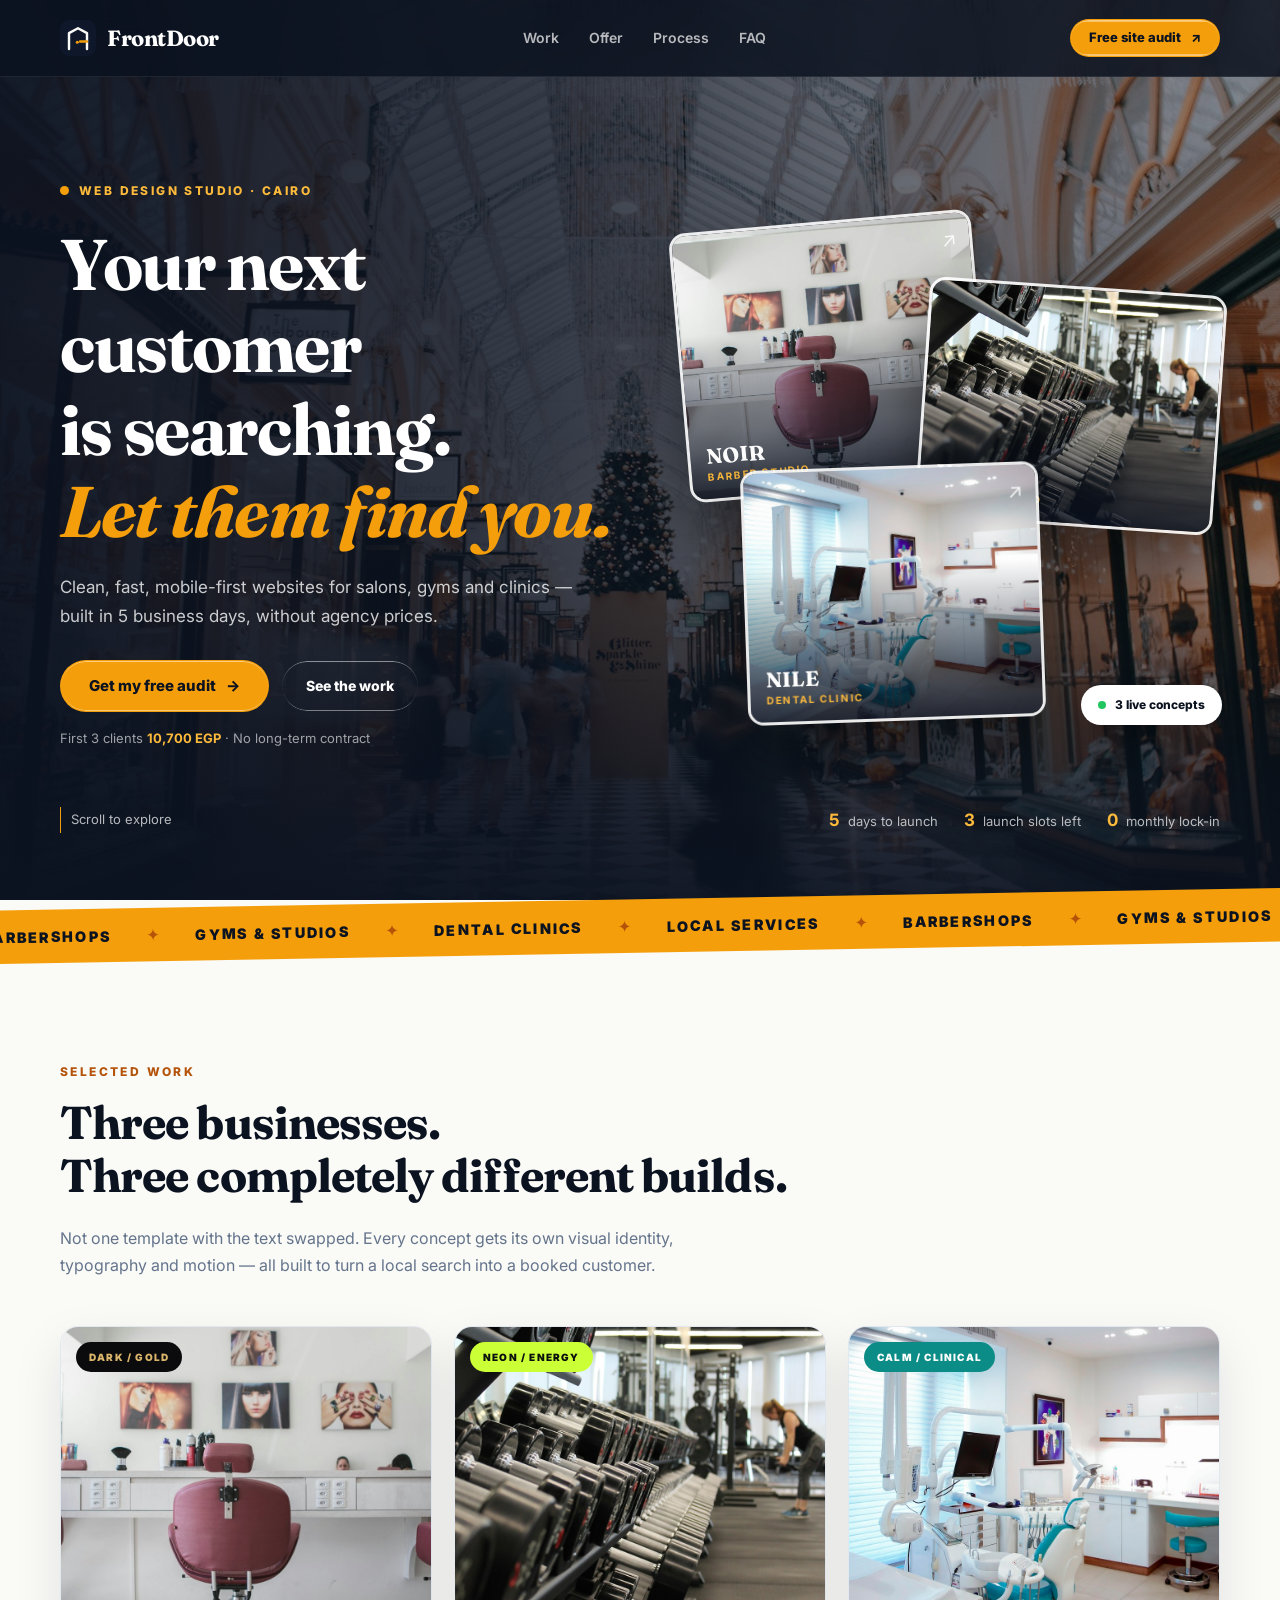
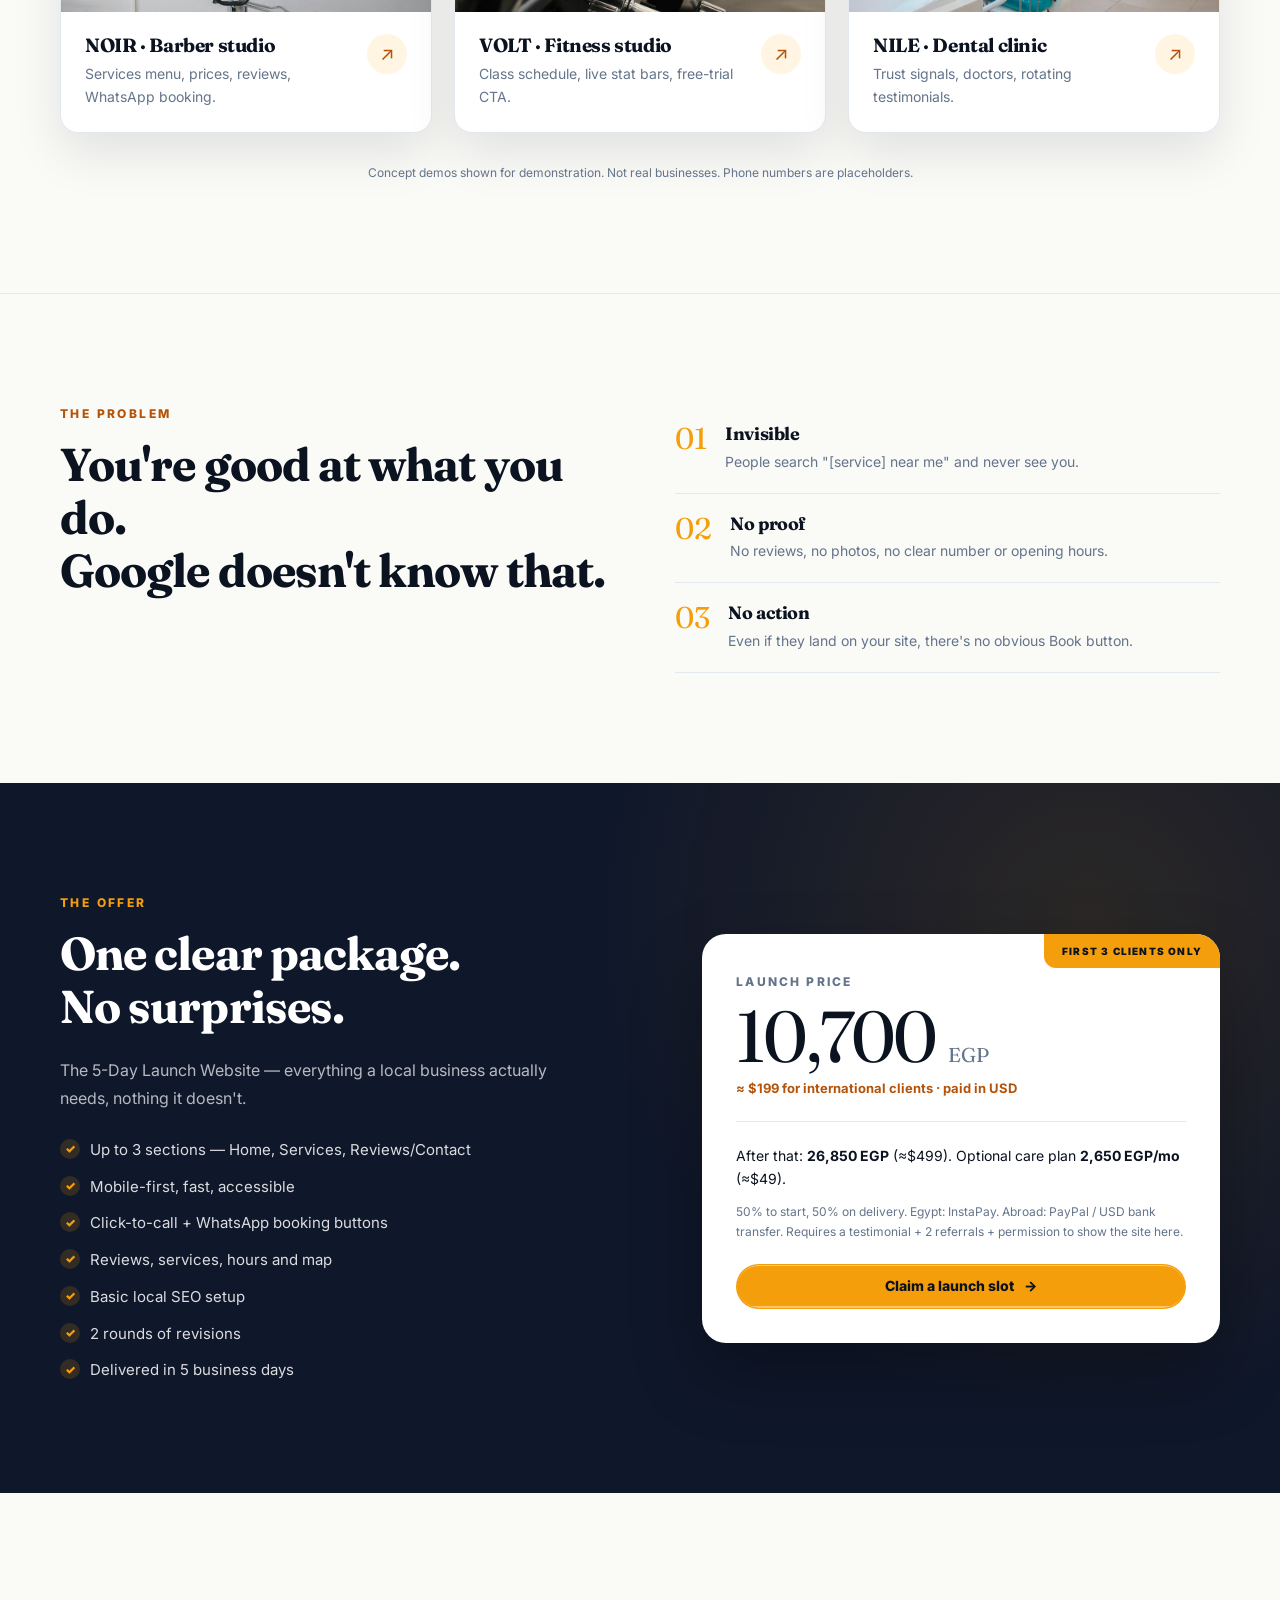
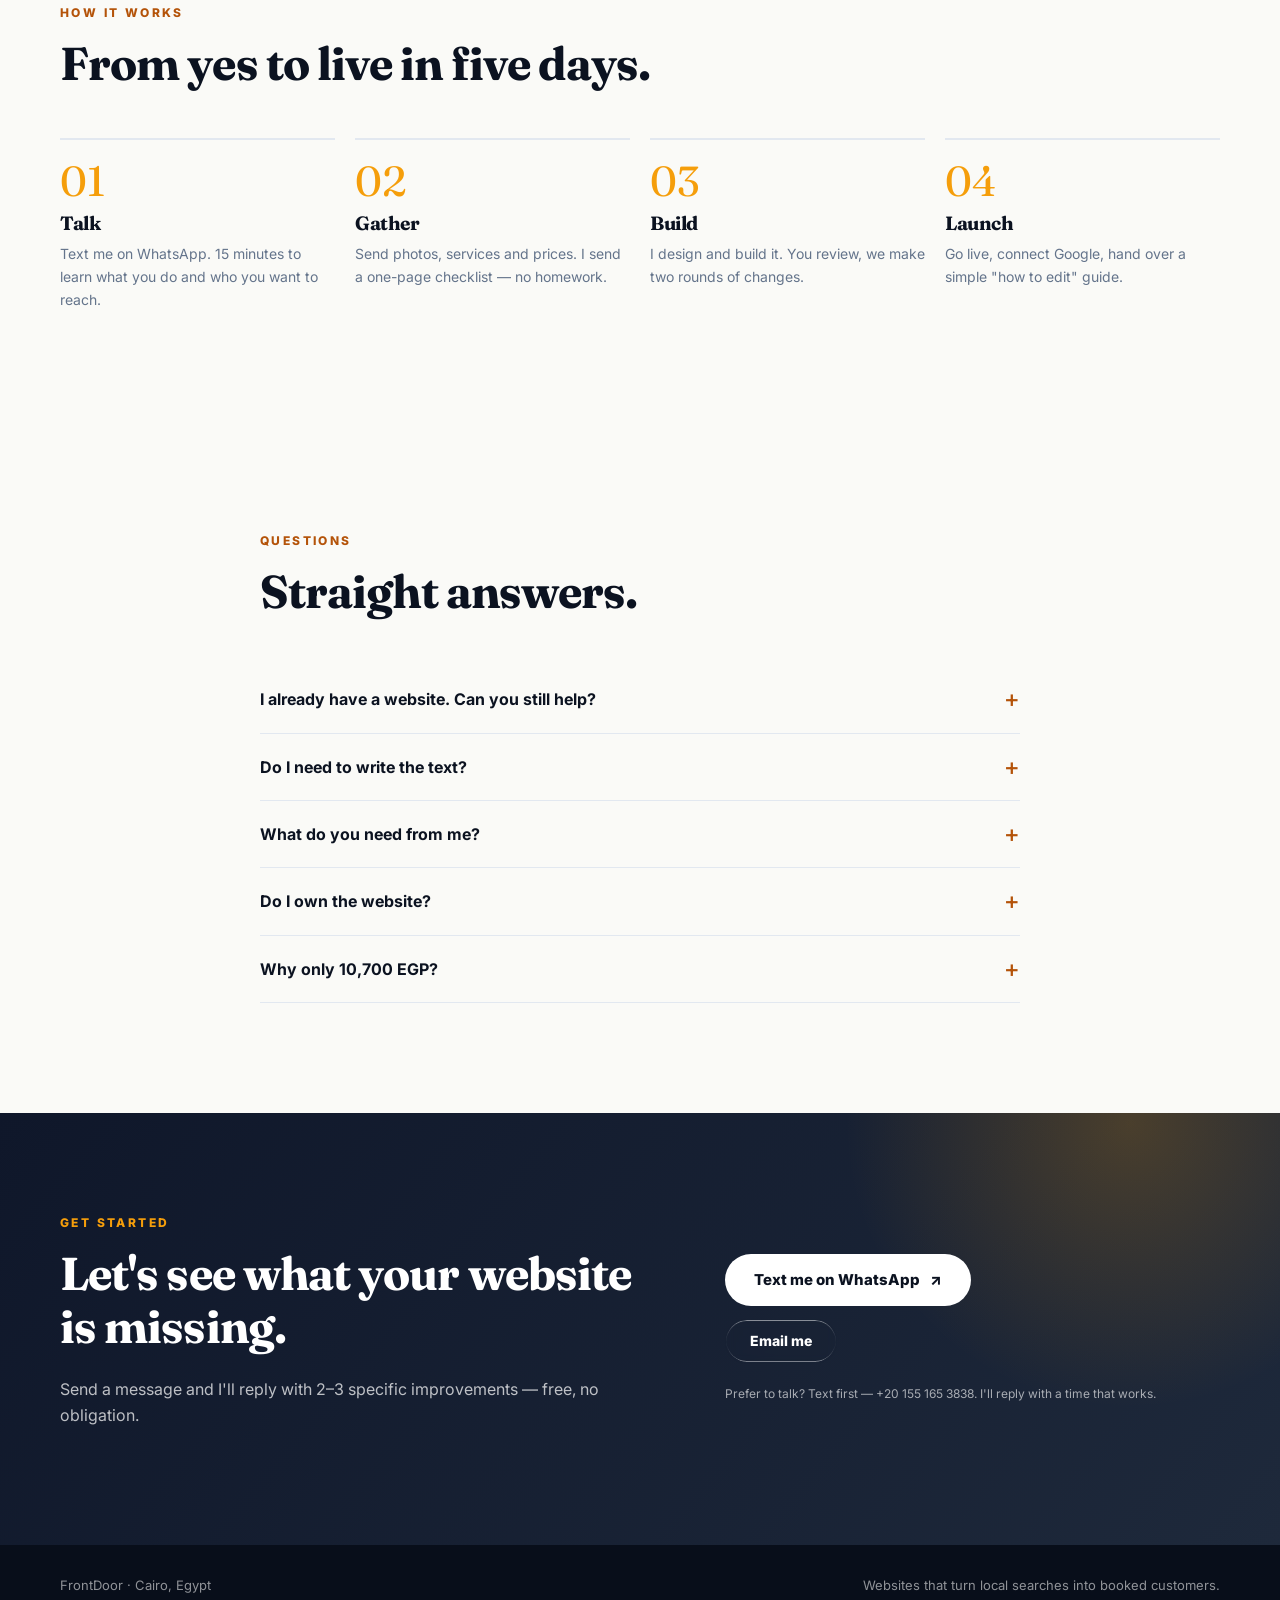
==== commit bfd262f3: "Polish: liquid-glass buttons and cinematic fade-rise hero" ====
--- a/index.html
+++ b/index.html
@@ -29,7 +29,7 @@
     <nav class="site-nav" aria-label="Main navigation">
       <a href="#work">Work</a><a href="#offer">Offer</a><a href="#process">Process</a><a href="#faq">FAQ</a>
     </nav>
-    <a class="btn btn-small" href="https://wa.me/201551653838?text=Hi%20FrontDoor%2C%20I%27d%20like%20a%20free%20website%20audit." target="_blank" rel="noopener">Free site audit <span aria-hidden="true">↗</span></a>
+    <a class="btn liquid-glass btn-small" href="https://wa.me/201551653838?text=Hi%20FrontDoor%2C%20I%27d%20like%20a%20free%20website%20audit." target="_blank" rel="noopener">Free site audit <span aria-hidden="true">↗</span></a>
   </div>
 </header>
 
@@ -42,11 +42,11 @@
     <div class="wrap hero-inner">
       <div class="hero-copy">
         <p class="tagline rv"><span class="pulse"></span> Web design studio · Cairo</p>
-        <h1 class="rv d1">Your next customer<br>is searching.<br><em>Let them find you.</em></h1>
-        <p class="lede rv d2">Clean, fast, mobile-first websites for salons, gyms and clinics — built in 5 business days, without agency prices.</p>
-        <div class="hero-actions rv d3">
-          <a class="btn btn-lg" href="#contact">Get my free audit <span aria-hidden="true">→</span></a>
-          <a class="btn btn-outline-light" href="#work">See the work</a>
+        <h1 class="animate-fade-rise">Your next customer<br>is searching.<br><em>Let them find you.</em></h1>
+        <p class="lede animate-fade-rise-delay">Clean, fast, mobile-first websites for salons, gyms and clinics — built in 5 business days, without agency prices.</p>
+        <div class="hero-actions animate-fade-rise-delay-2">
+          <a class="btn liquid-glass btn-lg" href="#contact">Get my free audit <span aria-hidden="true">→</span></a>
+          <a class="btn liquid-glass btn-outline-light" href="#work">See the work</a>
         </div>
         <p class="hero-note rv d3">First 3 clients <strong>10,700 EGP</strong> · No long-term contract</p>
       </div>
@@ -141,7 +141,7 @@
         <div class="price-line"></div>
         <p class="price-note">After that: <strong>26,850 EGP</strong> (≈$499). Optional care plan <strong>2,650 EGP/mo</strong> (≈$49).</p>
         <p class="fineprint">50% to start, 50% on delivery. Egypt: InstaPay. Abroad: PayPal / USD bank transfer. Requires a testimonial + 2 referrals + permission to show the site here.</p>
-        <a class="btn btn-block" href="#contact">Claim a launch slot <span aria-hidden="true">→</span></a>
+        <a class="btn liquid-glass btn-block" href="#contact">Claim a launch slot <span aria-hidden="true">→</span></a>
       </div>
     </div>
   </section>
@@ -182,8 +182,8 @@
         <p>Send a message and I'll reply with 2–3 specific improvements — free, no obligation.</p>
       </div>
       <div class="cta-actions rv d2">
-        <a class="btn btn-light btn-lg" href="https://wa.me/201551653838?text=Hi%20FrontDoor%2C%20I%27d%20like%20a%20free%20website%20audit%20for%20my%20business." target="_blank" rel="noopener">Text me on WhatsApp <span aria-hidden="true">↗</span></a>
-        <a class="btn btn-ghost-light" href="mailto:tec7no20@gmail.com?subject=Free%20site%20audit%20from%20FrontDoor">Email me</a>
+        <a class="btn liquid-glass btn-light btn-lg" href="https://wa.me/201551653838?text=Hi%20FrontDoor%2C%20I%27d%20like%20a%20free%20website%20audit%20for%20my%20business." target="_blank" rel="noopener">Text me on WhatsApp <span aria-hidden="true">↗</span></a>
+        <a class="btn liquid-glass btn-ghost-light" href="mailto:tec7no20@gmail.com?subject=Free%20site%20audit%20from%20FrontDoor">Email me</a>
         <p class="micro micro-light">Prefer to talk? Text first — +20 155 165 3838. I'll reply with a time that works.</p>
       </div>
     </div>
--- a/styles.css
+++ b/styles.css
@@ -48,6 +48,43 @@
 .skip-link:focus { left: 12px; top: 12px; }
 .eyebrow { margin: 0 0 14px; color: #B45309; font-size: 12px; font-weight: 800; letter-spacing: .2em; text-transform: uppercase; }
 .eyebrow-light { color: var(--amber); }
+
+/* liquid-glass surface — fine luminous rim + inner highlight */
+.liquid-glass {
+  background: rgba(255, 255, 255, .01);
+  background-blend-mode: luminosity;
+  backdrop-filter: blur(4px);
+  -webkit-backdrop-filter: blur(4px);
+  box-shadow: inset 0 1px 1px rgba(255, 255, 255, .12);
+  position: relative;
+  overflow: hidden;
+}
+.liquid-glass::before {
+  content: "";
+  position: absolute;
+  inset: 0;
+  border-radius: inherit;
+  padding: 1.4px;
+  background: linear-gradient(180deg,
+    rgba(255,255,255,.45) 0%, rgba(255,255,255,.15) 20%,
+    rgba(255,255,255,0) 40%, rgba(255,255,255,0) 60%,
+    rgba(255,255,255,.15) 80%, rgba(255,255,255,.45) 100%);
+  -webkit-mask: linear-gradient(#fff 0 0) content-box, linear-gradient(#fff 0 0);
+  -webkit-mask-composite: xor;
+  mask-composite: exclude;
+  pointer-events: none;
+  z-index: 1;
+}
+.btn.liquid-glass { border-color: transparent; }
+
+/* cinematic entrance */
+@keyframes fade-rise {
+  from { opacity: 0; transform: translateY(24px); }
+  to { opacity: 1; transform: none; }
+}
+.animate-fade-rise { animation: fade-rise .8s ease-out both; }
+.animate-fade-rise-delay { animation: fade-rise .8s ease-out .2s both; }
+.animate-fade-rise-delay-2 { animation: fade-rise .8s ease-out .4s both; }
 
 .btn {
   display: inline-flex; align-items: center; justify-content: center; gap: 10px;
